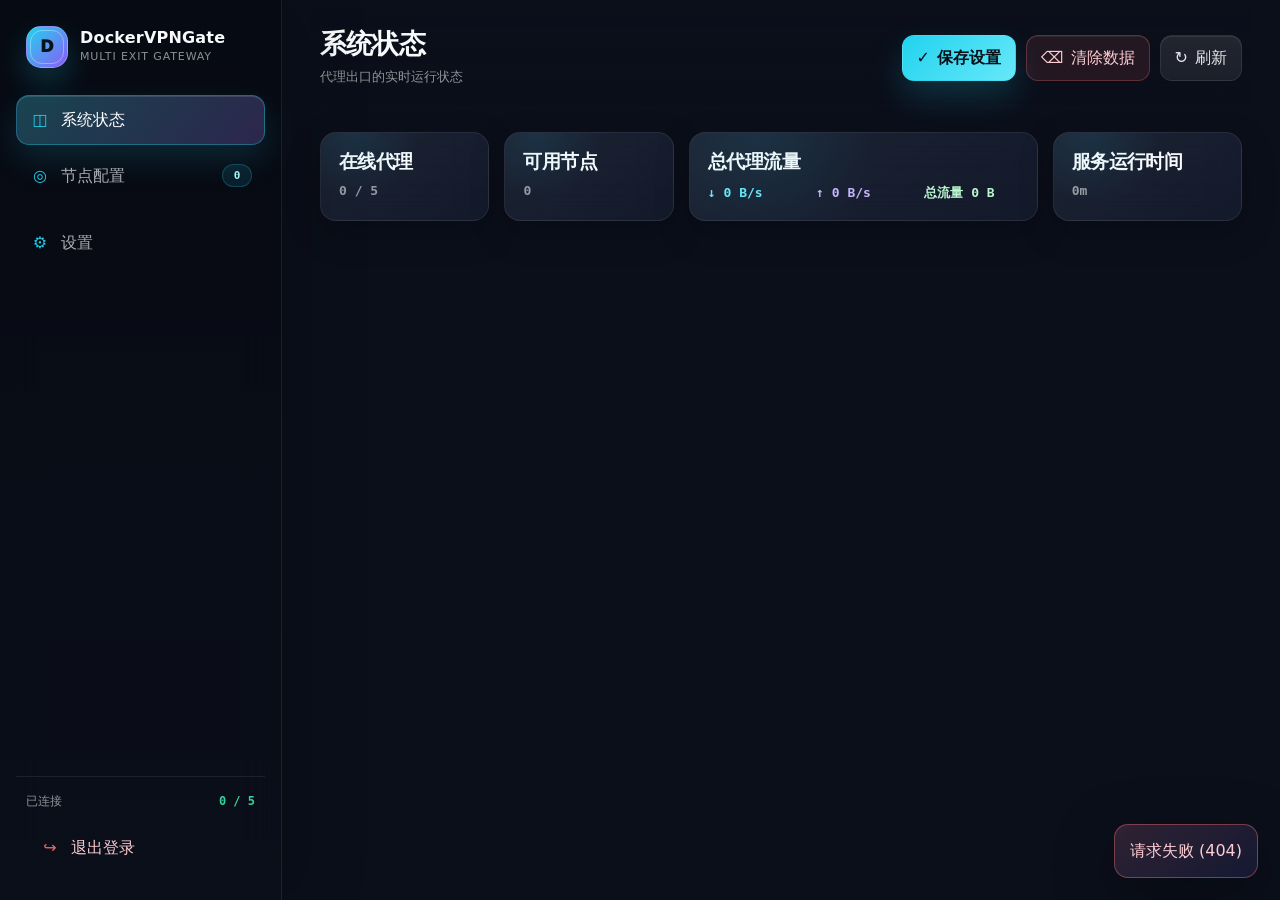
==== web/index.html @ be2da424 "init" ====
<!doctype html>
<html lang="zh-CN">
<head>
  <meta charset="utf-8">
  <meta name="viewport" content="width=device-width, initial-scale=1">
  <title>DockerVPNGate 多出口管理</title>
  <link rel="stylesheet" href="styles.css">
</head>
<body>
<div class="layout">
  <aside class="sidebar" id="sidebar">
    <div class="brand"><div class="brand-mark">D</div><div><strong>DockerVPNGate</strong><small>Multi Exit Gateway</small></div></div>
    <button class="nav-button active" data-screen="system"><span class="nav-icon">◫</span>系统状态</button>
    <button class="nav-button" data-screen="nodes"><span class="nav-icon">◎</span>节点配置<span class="nav-count" id="nav-node-count">0</span></button>
    <div class="subnav" id="slot-nav"></div>
    <button class="nav-button" data-screen="settings"><span class="nav-icon">⚙</span>设置</button>
    <div class="side-footer">
      <div class="side-health">已连接 <strong id="side-connected">0 / 5</strong></div>
      <button class="nav-button logout" id="logout"><span class="nav-icon">↪</span>退出登录</button>
    </div>
  </aside>

  <main class="content">
    <header class="topbar">
      <div style="display:flex;gap:12px;align-items:flex-start"><button class="btn mobile-menu" id="mobile-menu">☰</button><div><h1 id="page-title">系统状态</h1><p id="page-subtitle">代理出口的实时运行状态</p></div></div>
      <div class="top-actions"><button class="btn btn-primary settings-save-action" id="save-settings" type="button">保存设置</button><button class="btn btn-danger traffic-reset-action" id="reset-traffic" type="button">清除数据</button><button class="btn" id="reload">刷新</button></div>
    </header>

    <section class="screen active" id="screen-system">
      <div class="summary-grid">
        <div class="summary"><label>在线代理</label><strong id="sum-online">0 / 5</strong></div>
        <div class="summary"><label>可用节点</label><strong id="sum-nodes">0</strong></div>
        <div class="summary"><label>总代理流量</label><div class="traffic-bubbles"><span class="traffic-bubble down" id="sum-download-rate">↓ 0 B/s</span><span class="traffic-bubble up" id="sum-upload-rate">↑ 0 B/s</span><span class="traffic-bubble total" id="sum-traffic-total">总流量 0 B</span></div></div>
        <div class="summary"><label>服务运行时间</label><strong id="sum-uptime">0m</strong></div>
      </div>
      <div class="proxy-grid" id="proxy-grid"></div>
    </section>

    <section class="screen" id="screen-nodes">
      <div class="node-kpis">
        <div class="node-kpi"><span>缓存池节点</span><strong id="all-node-total">0 / 150</strong></div>
        <div class="node-kpi"><span>当前可用</span><strong id="all-node-available">0</strong></div>
        <div class="node-kpi"><span>覆盖国家/地区</span><strong id="all-node-countries">0</strong></div>
        <div class="node-kpi"><span>已分配代理</span><strong id="all-node-active">0 / 5</strong></div>
      </div>
      <div class="panel">
        <div class="panel-head">
          <div><h2>VPNGate 节点仓库</h2><div class="node-source" id="node-source-message">节点池节点列表</div></div>
          <div class="toolbar"><button class="btn" id="test-cache-nodes">连接测试</button><button class="btn btn-primary" id="refresh-all-nodes">更新节点</button></div>
        </div>
        <div class="panel-body" style="padding-bottom:12px">
          <div class="toolbar">
            <input class="input" id="all-node-search" placeholder="搜索国家、IP、节点 ID、运营商">
            <select class="input" id="all-node-country" style="width:170px"><option value="all">全部地区</option></select>
            <select class="input" id="all-node-type" style="width:150px"><option value="all">全部IP类型</option><option value="residential">住宅 / 移动</option><option value="hosting">数据中心</option></select>
            <select class="input" id="all-node-status" style="width:145px"><option value="all">全部状态</option><option value="available">可用</option><option value="queued">排队中</option><option value="testing">检测中</option><option value="unavailable">不可用</option></select>
            <span class="muted" id="all-node-result-count" style="margin-left:auto"></span>
          </div>
        </div>
        <div class="table-wrap">
          <table style="min-width:1180px">
            <thead><tr><th>国家/地区</th><th>节点地址</th><th>最近拉取</th><th>协议</th><th>IP 类型</th><th>官方 Ping</th><th>实测延迟</th><th>上次检测</th><th>会话</th><th>线路评分</th><th>运营商</th><th>状态 / 分配</th></tr></thead>
            <tbody id="all-node-body"></tbody>
          </table>
        </div>
      </div>
    </section>

    <section class="screen" id="screen-proxy">
      <div class="panel">
        <div class="panel-head"><h2 id="proxy-heading">代理 1 配置</h2><div class="toolbar"><button class="btn btn-sm" id="test-proxy">检测出口</button><button class="btn btn-danger btn-sm" id="disconnect-proxy">断开</button></div></div>
        <div class="panel-body">
          <div class="form-grid">
            <div class="field"><label>优先国家/地区</label><select class="input" id="preferred-country"><option value="">自动选择</option></select></div>
            <div class="field"><label>出口 IP 类型</label><select class="input" id="routing-ip-type"><option value="all">全部</option><option value="residential">住宅 / 移动</option><option value="hosting">数据中心</option></select></div>
            <div class="field"><label>节点失效策略</label><div class="mode-toggle"><label><input type="radio" name="switch-mode" value="auto" checked><span>自动切换</span></label><label><input type="radio" name="switch-mode" value="fixed"><span>固定选中</span></label></div></div>
            <div class="field"><label>自动保持连接</label><div class="switch-row"><input type="checkbox" id="slot-enabled" checked><span>启用此代理端口</span></div></div>
          </div>
          <div class="toolbar" style="margin-top:15px"><button class="btn btn-primary" id="save-slot">保存并应用</button><span class="muted" id="slot-hint"></span></div>
        </div>
      </div>
      <div class="panel">
        <div class="panel-head"><h2>节点列表</h2><div class="toolbar"><input class="input" id="node-search" placeholder="搜索国家、IP、运营商"><select class="input" id="node-country" style="width:170px"><option value="all">全部地区</option></select><select class="input" id="node-ip-type" style="width:155px"><option value="all">全部 IP 类型</option><option value="residential">住宅 / 移动</option><option value="hosting">数据中心</option></select><select class="input" id="node-status" style="width:145px"><option value="all">全部状态</option><option value="available">可用</option><option value="queued">排队中</option><option value="testing">检测中</option><option value="unavailable">不可用</option></select><button class="btn" id="refresh-nodes">更新节点</button></div></div>
        <div class="table-wrap"><table><thead><tr><th>地区</th><th>节点地址</th><th>IP 类型</th><th>延迟</th><th>上次检测</th><th>状态</th><th>占用</th><th>操作</th></tr></thead><tbody id="node-body"></tbody></table></div>
      </div>
    </section>

    <section class="screen" id="screen-settings">
      <div class="notice">Docker容器端口请通过修改Docker Compose启动文件实现</div>
      <div class="settings-grid">
        <div class="panel"><div class="panel-head"><h2>用户管理</h2></div><div class="panel-body">
          <div class="field"><label>用户名</label><input class="input" id="admin-username" autocomplete="username"></div>
          <div class="field" style="margin-top:14px"><label>原密码</label><input class="input" type="password" id="current-admin-password" autocomplete="current-password" placeholder="修改用户信息时必填"></div>
          <div class="field" style="margin-top:14px"><label>新密码</label><input class="input" type="password" id="admin-password" autocomplete="new-password" placeholder="留空保持不变"></div>
          <div class="field" style="margin-top:14px"><label>再次输入新密码</label><input class="input" type="password" id="admin-password-confirm" autocomplete="new-password" placeholder="留空保持不变"></div>
          <div class="field" style="margin-top:14px"><label>安全访问路径</label><input class="input mono" id="secret-path"></div>
          <div class="field-hint">修改用户名、新密码或安全路径前，需要输入原密码。</div>
        </div></div>
        <div class="panel"><div class="panel-head"><h2>共享代理认证</h2></div><div class="panel-body">
          <p class="muted" style="font-size:12px;margin-top:0">用户名和密码都留空则关闭认证。</p>
          <div class="field"><label>代理用户名</label><div class="input-row"><input class="input mono" type="password" id="proxy-username" autocomplete="off"><button class="icon-btn" type="button" data-toggle-secret="proxy-username" title="显示/隐藏">👁</button><button class="icon-btn" type="button" data-copy-secret="proxy-username" title="复制">⧉</button></div></div>
          <div class="field" style="margin-top:14px"><label>代理密码</label><div class="input-row"><input class="input mono" type="password" id="proxy-password" autocomplete="new-password"><button class="icon-btn" type="button" data-toggle-secret="proxy-password" title="显示/隐藏">👁</button><button class="icon-btn" type="button" data-copy-secret="proxy-password" title="复制">⧉</button></div><div class="field-hint">密码会从已保存配置中读取；清空用户名和密码后保存可关闭代理认证。</div></div>
        </div></div>
        <div class="panel"><div class="panel-head"><h2>节点缓存池</h2></div><div class="panel-body">
          <div class="field"><label>缓存池大小(不建议过大)</label><input class="input" type="number" min="5" max="1000" step="1" id="node-cache-size" value="150"></div>
          <div class="muted" id="node-cache-status" style="font-size:12px;margin-top:10px">当前占用 0 / 150</div>
        </div></div>
      </div>
    </section>
  </main>
</div>
<div class="toast" id="toast"></div>

<script src="app.js"></script>
</body>
</html>
---- web/styles.css ----
:root {
  color-scheme: dark;
  --bg: #0b0f1a;
  --bg-deep: #070a12;
  --panel: rgba(15, 23, 42, .72);
  --panel-strong: rgba(15, 23, 42, .9);
  --panel-soft: rgba(255, 255, 255, .045);
  --line: rgba(255, 255, 255, .08);
  --line-strong: rgba(255, 255, 255, .14);
  --text: #e5e7eb;
  --heading: #f8fafc;
  --muted: rgba(255, 255, 255, .55);
  --muted-2: rgba(255, 255, 255, .38);
  --primary: #22d3ee;
  --primary-2: #0891b2;
  --purple: #8b5cf6;
  --ok: #34d399;
  --warn: #fbbf24;
  --bad: #f87171;
  --sidebar: 282px;
  --radius: 16px;
  --shadow: 0 18px 60px rgba(0, 0, 0, .34);
  --shadow-soft: 0 12px 35px rgba(0, 0, 0, .22);
  --mono: "SFMono-Regular", "Cascadia Code", "Roboto Mono", Menlo, Consolas, ui-monospace, monospace;
  font-family: Inter, ui-sans-serif, system-ui, -apple-system, BlinkMacSystemFont, "Segoe UI", sans-serif;
  font-feature-settings: "tnum" 1, "ss01" 1;
}

* {
  box-sizing: border-box;
}

html {
  min-height: 100%;
  background: var(--bg);
}

body {
  margin: 0;
  min-height: 100vh;
  color: var(--text);
  background: var(--bg);
  line-height: 1.6;
  overflow-x: hidden;
}

body::before,
body::after {
  content: "";
  position: fixed;
  inset: 0;
  pointer-events: none;
}

body::before {
  z-index: -2;
  background:
    radial-gradient(circle at 12% 8%, rgba(34, 211, 238, .16), transparent 30%),
    radial-gradient(circle at 78% 12%, rgba(139, 92, 246, .18), transparent 34%),
    radial-gradient(circle at 72% 88%, rgba(52, 211, 153, .09), transparent 32%),
    linear-gradient(145deg, #070a12 0%, #0b0f1a 46%, #101626 100%);
}

body::after {
  z-index: -1;
  opacity: .32;
  background-image:
    linear-gradient(rgba(255, 255, 255, .035) 1px, transparent 1px),
    linear-gradient(90deg, rgba(255, 255, 255, .035) 1px, transparent 1px);
  background-size: 48px 48px;
  mask-image: radial-gradient(circle at 50% 8%, black 0%, transparent 72%);
}

::selection {
  color: #06111a;
  background: rgba(34, 211, 238, .82);
}

::-webkit-scrollbar {
  width: 10px;
  height: 10px;
}

::-webkit-scrollbar-track {
  background: rgba(255, 255, 255, .03);
}

::-webkit-scrollbar-thumb {
  border: 2px solid transparent;
  border-radius: 999px;
  background: rgba(148, 163, 184, .34);
  background-clip: padding-box;
}

::-webkit-scrollbar-thumb:hover {
  background: rgba(34, 211, 238, .48);
  background-clip: padding-box;
}

button,
input,
select {
  font: inherit;
}

button {
  cursor: pointer;
}

button,
.input,
.panel,
.summary,
.active-card,
.node-kpi,
.toast,
.notice {
  -webkit-font-smoothing: antialiased;
}

.layout {
  display: grid;
  grid-template-columns: var(--sidebar) minmax(0, 1fr);
  min-height: 100vh;
}

.sidebar {
  position: sticky;
  top: 0;
  z-index: 20;
  height: 100vh;
  display: flex;
  flex-direction: column;
  padding: 22px 16px;
  border-right: 1px solid var(--line);
  background: linear-gradient(180deg, rgba(7, 10, 18, .92), rgba(11, 15, 26, .78));
  backdrop-filter: blur(22px);
  box-shadow: 22px 0 60px rgba(0, 0, 0, .18);
}

.brand {
  display: flex;
  gap: 12px;
  align-items: center;
  padding: 4px 10px 24px;
}

.brand-mark {
  position: relative;
  width: 42px;
  height: 42px;
  display: grid;
  place-items: center;
  border: 1px solid rgba(255, 255, 255, .18);
  border-radius: 15px;
  color: #06111a;
  background: linear-gradient(135deg, var(--primary), var(--purple));
  font-weight: 950;
  box-shadow: 0 14px 30px rgba(34, 211, 238, .22);
}

.brand-mark::after {
  content: "";
  position: absolute;
  inset: 3px;
  border-radius: 12px;
  border: 1px solid rgba(255, 255, 255, .34);
}

.brand strong {
  display: block;
  color: var(--heading);
  letter-spacing: .2px;
  line-height: 1.25;
}

.brand small {
  display: block;
  color: var(--muted);
  font-size: 11px;
  letter-spacing: .08em;
  text-transform: uppercase;
}

.nav-button {
  width: 100%;
  min-height: 42px;
  display: flex;
  align-items: center;
  gap: 10px;
  margin: 3px 0;
  padding: 11px 12px;
  border: 1px solid transparent;
  border-radius: 13px;
  color: rgba(229, 231, 235, .74);
  background: transparent;
  text-align: left;
  transition: transform .18s ease, background .18s ease, border-color .18s ease, color .18s ease, box-shadow .18s ease;
}

.nav-button:hover {
  color: var(--heading);
  border-color: rgba(255, 255, 255, .1);
  background: rgba(255, 255, 255, .06);
  transform: translateY(-1px);
}

.nav-button.active {
  color: #fff;
  border-color: rgba(34, 211, 238, .34);
  background:
    linear-gradient(135deg, rgba(34, 211, 238, .23), rgba(139, 92, 246, .2)),
    rgba(255, 255, 255, .06);
  box-shadow: 0 14px 32px rgba(34, 211, 238, .14), inset 0 1px 0 rgba(255, 255, 255, .12);
}

.nav-icon {
  width: 22px;
  flex: 0 0 22px;
  display: inline-grid;
  place-items: center;
  color: var(--primary);
  text-align: center;
  opacity: .95;
}

.nav-count {
  min-width: 30px;
  margin-left: auto;
  padding: 2px 8px;
  border: 1px solid rgba(34, 211, 238, .22);
  border-radius: 999px;
  color: #a5f3fc;
  background: rgba(34, 211, 238, .1);
  font: 700 11px/1.6 var(--mono);
  text-align: center;
}

.subnav {
  margin: 5px 0 7px 15px;
  padding-left: 10px;
  border-left: 1px solid rgba(255, 255, 255, .08);
}

.subnav .nav-button {
  min-height: 38px;
  padding: 8px 10px;
  font-size: 13px;
}

.side-footer {
  margin-top: auto;
  padding: 15px 10px 2px;
  border-top: 1px solid var(--line);
}

.side-health {
  display: flex;
  align-items: center;
  justify-content: space-between;
  margin-bottom: 12px;
  color: var(--muted);
  font-size: 12px;
}

.side-health strong {
  color: var(--ok);
  font-family: var(--mono);
}

.logout {
  color: #fecdd3;
}

.content {
  width: 100%;
  max-width: 1600px;
  min-width: 0;
  margin: 0 auto;
  padding: 30px 38px 54px;
}

.topbar {
  position: sticky;
  top: 0;
  z-index: 10;
  display: flex;
  align-items: center;
  justify-content: space-between;
  gap: 18px;
  margin: -30px -10px 26px;
  padding: 28px 10px 18px;
  background: linear-gradient(180deg, rgba(11, 15, 26, .92), rgba(11, 15, 26, .78) 70%, transparent);
  backdrop-filter: blur(16px);
}

.topbar h1 {
  margin: 0;
  color: var(--heading);
  font-size: clamp(22px, 2.1vw, 30px);
  line-height: 1.18;
  letter-spacing: -.03em;
}

.topbar p {
  max-width: 760px;
  margin: 7px 0 0;
  color: var(--muted);
  font-size: 13px;
}

.top-actions,
.toolbar {
  display: flex;
  flex-wrap: wrap;
  align-items: center;
  gap: 10px;
}

.settings-save-action,
.traffic-reset-action {
  display: none;
}

.settings-save-action.visible,
.traffic-reset-action.visible {
  display: inline-flex;
  align-items: center;
}

.btn {
  position: relative;
  min-height: 40px;
  display: inline-flex;
  align-items: center;
  justify-content: center;
  gap: 7px;
  padding: 9px 14px;
  border: 1px solid var(--line);
  border-radius: 12px;
  color: var(--text);
  background:
    linear-gradient(180deg, rgba(255, 255, 255, .07), rgba(255, 255, 255, .035)),
    rgba(255, 255, 255, .035);
  box-shadow: inset 0 1px 0 rgba(255, 255, 255, .08);
  transition: transform .18s ease, border-color .18s ease, background .18s ease, box-shadow .18s ease, color .18s ease;
}

.btn:hover {
  border-color: rgba(34, 211, 238, .42);
  background: rgba(34, 211, 238, .09);
  box-shadow: 0 12px 30px rgba(34, 211, 238, .09), inset 0 1px 0 rgba(255, 255, 255, .12);
  transform: translateY(-1px);
}

.btn:active {
  transform: translateY(0) scale(.985);
}

.btn:disabled {
  cursor: not-allowed;
  opacity: .52;
  transform: none;
  box-shadow: none;
}

.btn-primary {
  border-color: rgba(34, 211, 238, .18);
  color: #06111a;
  background: linear-gradient(135deg, var(--primary), #67e8f9);
  box-shadow: 0 16px 34px rgba(34, 211, 238, .18);
  font-weight: 800;
}

.btn-primary:hover {
  color: #020617;
  border-color: rgba(103, 232, 249, .56);
  background: linear-gradient(135deg, #67e8f9, var(--primary));
}

.btn-danger {
  color: #fecdd3;
  border-color: rgba(248, 113, 113, .28);
  background: rgba(248, 113, 113, .1);
}

.btn-danger:hover {
  border-color: rgba(248, 113, 113, .48);
  background: rgba(248, 113, 113, .16);
  box-shadow: 0 12px 30px rgba(248, 113, 113, .1);
}

.btn-sm {
  min-height: 34px;
  padding: 6px 10px;
  border-radius: 10px;
  font-size: 12px;
}

#reload::before { content: "↻"; }
#save-settings::before { content: "✓"; }
#reset-traffic::before { content: "⌫"; }
#refresh-all-nodes::before,
#refresh-nodes::before { content: "↯"; }
#test-cache-nodes::before,
#test-proxy::before { content: "◎"; }
#disconnect-proxy::before { content: "⏻"; }
#save-slot::before { content: "✓"; }
#logout .nav-icon { color: var(--bad); }

.screen {
  display: none;
}

.screen.active {
  display: block;
  animation: appear .22s ease both;
}

@keyframes appear {
  from {
    opacity: 0;
    transform: translateY(8px);
  }
}

.summary-grid {
  display: grid;
  grid-template-columns: minmax(0, .85fr) minmax(0, .85fr) minmax(280px, 1.75fr) minmax(0, .95fr);
  gap: 15px;
  margin-bottom: 18px;
}

.summary,
.panel,
.node-kpi,
.active-card,
.notice {
  border: 1px solid var(--line);
  background:
    linear-gradient(145deg, rgba(255, 255, 255, .07), rgba(255, 255, 255, .025)),
    var(--panel);
  backdrop-filter: blur(22px);
  box-shadow: var(--shadow-soft);
}

.summary {
  position: relative;
  overflow: hidden;
  padding: 18px;
  border-radius: var(--radius);
}

.summary::before,
.node-kpi::before {
  content: "";
  position: absolute;
  inset: 0;
  opacity: .62;
  background: radial-gradient(circle at 20% 0%, rgba(34, 211, 238, .14), transparent 42%);
  pointer-events: none;
}

.summary label,
.node-kpi span,
.traffic-label,
.field label {
  display: block;
  color: var(--muted);
  font-size: 11px;
  font-weight: 750;
  letter-spacing: .07em;
  text-transform: uppercase;
}

.summary strong,
.node-kpi strong {
  position: relative;
  display: block;
  margin-top: 7px;
  color: var(--heading);
  font: 850 25px/1.15 var(--mono);
  letter-spacing: -.03em;
  font-variant-numeric: tabular-nums;
}

.summary label {
  color: var(--heading);
  font-size: clamp(19px, 1.45vw, 25px);
  font-weight: 850;
  letter-spacing: -.03em;
  line-height: 1.15;
  text-transform: none;
}

.summary strong {
  margin-top: 10px;
  color: var(--muted);
  font: 800 13px/1.35 var(--mono);
  letter-spacing: 0;
}

.traffic-bubbles {
  position: relative;
  display: grid;
  grid-template-columns: repeat(3, minmax(0, 1fr));
  gap: 14px;
  margin-top: 12px;
}

.traffic-bubble {
  min-width: 0;
  display: flex;
  align-items: center;
  gap: 6px;
  padding: 0;
  border: 0;
  border-radius: 0;
  background: transparent;
  color: var(--text);
  font: 800 13px/1.35 var(--mono);
  font-variant-numeric: tabular-nums;
  white-space: nowrap;
}

.traffic-bubble.down {
  color: #67e8f9;
}

.traffic-bubble.up {
  color: #c4b5fd;
}

.traffic-bubble.total {
  color: #bbf7d0;
}

.proxy-grid {
  display: grid;
  grid-template-columns: minmax(0, 1fr);
  gap: 16px;
}

.active-card {
  position: relative;
  width: 100%;
  display: flex;
  align-items: center;
  justify-content: space-between;
  gap: 24px;
  overflow: hidden;
  padding: 23px;
  border-radius: 18px;
  transition: transform .2s ease, border-color .2s ease, box-shadow .2s ease, background .2s ease;
}

.active-card::before {
  content: "";
  position: absolute;
  inset: 0;
  opacity: .74;
  background:
    radial-gradient(circle at 4% 20%, rgba(34, 211, 238, .14), transparent 28%),
    radial-gradient(circle at 88% 0%, rgba(139, 92, 246, .12), transparent 34%);
  pointer-events: none;
}

.active-card:hover {
  border-color: rgba(34, 211, 238, .24);
  box-shadow: var(--shadow);
  transform: translateY(-2px);
}

.active-card.connected {
  border-color: rgba(52, 211, 153, .22);
}

.active-card.connecting {
  border-color: rgba(251, 191, 36, .32);
}

.active-card.degraded,
.active-card.disconnected {
  border-color: rgba(248, 113, 113, .24);
}

.active-card.disabled {
  opacity: .82;
}

.active-card-info,
.active-card-actions {
  position: relative;
  z-index: 1;
}

.active-card-info {
  min-width: 0;
  flex: 1 1 auto;
  display: flex;
  align-items: center;
  gap: 18px;
}

.active-card-icon {
  width: 50px;
  height: 50px;
  flex: 0 0 50px;
  display: grid;
  place-items: center;
  border: 1px solid rgba(52, 211, 153, .28);
  border-radius: 16px;
  color: var(--ok);
  background: rgba(52, 211, 153, .11);
  box-shadow: inset 0 1px 0 rgba(255, 255, 255, .1);
}

.active-card-icon svg {
  width: 25px;
  height: 25px;
}

.connecting .active-card-icon {
  color: var(--warn);
  border-color: rgba(251, 191, 36, .3);
  background: rgba(251, 191, 36, .12);
}

.degraded .active-card-icon,
.disconnected .active-card-icon {
  color: var(--bad);
  border-color: rgba(248, 113, 113, .28);
  background: rgba(248, 113, 113, .1);
}

.disabled .active-card-icon {
  color: var(--muted);
  border-color: var(--line);
  background: rgba(148, 163, 184, .08);
}

.active-card-details {
  min-width: 0;
  width: 100%;
  display: flex;
  flex-direction: column;
  gap: 8px;
}

.active-card-title {
  display: flex;
  flex-wrap: wrap;
  align-items: center;
  gap: 8px;
  color: #c4b5fd;
  font-size: 13px;
  font-weight: 800;
  letter-spacing: .02em;
}

.active-card-value {
  max-width: 100%;
  color: var(--heading);
  font-size: clamp(18px, 1.6vw, 23px);
  font-weight: 850;
  letter-spacing: -.02em;
  overflow-wrap: anywhere;
}

.active-card-meta {
  display: grid;
  grid-template-columns:
    minmax(190px, 1.25fr)
    minmax(190px, 1.2fr)
    minmax(115px, .65fr)
    minmax(120px, .7fr)
    minmax(125px, .72fr);
  gap: 8px 22px;
  color: var(--muted);
  font-size: 13px;
}

.active-card-meta span {
  min-width: 0;
  overflow: hidden;
  overflow-y: hidden;
  text-overflow: clip;
  white-space: nowrap;
}

.active-card.connecting .active-card-meta,
.active-card.disconnected .active-card-meta,
.active-card.disabled .active-card-meta {
  display: block;
}

.active-card-meta strong {
  color: var(--text);
  font-weight: 700;
}

.metric {
  min-width: 0;
  display: inline-flex;
  align-items: center;
  flex-wrap: nowrap;
  gap: 6px;
  line-height: 1.35;
}

.active-card-meta .metric {
  display: grid;
  grid-template-columns: 66px minmax(0, 1fr);
  align-items: center;
  column-gap: 6px;
}

.active-card-meta .metric em {
  width: 66px;
  text-align: right;
}

.active-card-meta .metric strong {
  display: flex;
  align-items: center;
}

.metric em {
  flex: 0 0 auto;
  color: var(--muted);
  font-style: normal;
  font-weight: 750;
  line-height: inherit;
}

.metric strong {
  min-width: 0;
  flex: 0 1 auto;
  line-height: inherit;
}

.metric-location,
.metric-owner {
  width: 100%;
}

.metric-speed,
.metric-today,
.metric-latency {
  overflow: hidden;
  white-space: nowrap;
}

.metric-location strong,
.metric-owner strong {
  flex: 1 1 auto;
}

.metric-speed strong,
.metric-today strong {
  flex: 0 0 auto;
}

.marquee {
  position: relative;
  min-width: 0;
  max-width: 100%;
  width: 100%;
  display: inline-block;
  overflow: hidden;
  vertical-align: middle;
  line-height: inherit;
}

.marquee::before,
.marquee::after {
  content: "";
  position: absolute;
  top: 0;
  bottom: 0;
  z-index: 1;
  width: 18px;
  pointer-events: none;
  opacity: 0;
  transition: opacity .18s ease;
}

.marquee::before {
  left: 0;
  background: linear-gradient(90deg, rgba(15, 23, 42, .85), transparent);
}

.marquee::after {
  right: 0;
  background: linear-gradient(270deg, rgba(15, 23, 42, .85), transparent);
}

.marquee-active::before,
.marquee-active::after {
  opacity: 1;
}

.marquee-track {
  display: inline-block;
  min-width: max-content;
  padding-right: 24px;
  transform: translateX(0);
  will-change: transform;
}

.marquee-active .marquee-track {
  animation: marquee-pan var(--marquee-duration, 9s) ease-in-out infinite alternate;
}

.marquee:hover .marquee-track {
  animation-play-state: paused;
}

@keyframes marquee-pan {
  from {
    transform: translateX(0);
  }
  to {
    transform: translateX(var(--marquee-shift, -40px));
  }
}

.active-card-actions {
  flex: 0 0 auto;
  display: flex;
  align-items: center;
  gap: 10px;
}

.protocol-list {
  display: flex;
  flex-wrap: wrap;
  gap: 6px;
}

.protocol-tag {
  padding: 4px 8px;
  border: 1px solid rgba(34, 211, 238, .18);
  border-radius: 8px;
  color: #a5f3fc;
  background: rgba(34, 211, 238, .08);
  font: 800 10px/1.35 var(--mono);
  letter-spacing: .04em;
}

.slot-note {
  width: 100%;
  padding-top: 3px;
  color: var(--muted);
  font-size: 12px;
}

.slot-note.fallback,
.fallback {
  color: var(--warn);
}

.active-card-line {
  width: 100%;
  display: grid;
  align-items: center;
  gap: 8px 24px;
  color: var(--muted);
  font-size: 13px;
  line-height: 1.35;
}

.active-card-line-traffic {
  grid-template-columns: minmax(110px, .75fr) minmax(280px, 1.25fr) minmax(270px, 1.15fr);
  margin-top: 6px;
  padding-top: 8px;
  border-top: 1px solid var(--line);
}

.traffic-stat {
  min-width: 0;
  padding: 0;
  border: 0;
  border-radius: 0;
  background: transparent;
}

.traffic-stat.live {
  border: 0;
  background: transparent;
}

.traffic-label {
  margin-bottom: 5px;
}

.traffic-value {
  display: inline;
  color: var(--heading);
  font: 750 13px/1.35 var(--mono);
  font-variant-numeric: tabular-nums;
  white-space: nowrap;
}

.traffic-rates {
  display: inline-flex;
  flex-wrap: nowrap;
  gap: 10px;
  align-items: center;
  color: var(--heading);
  font: 750 13px/1.35 var(--mono);
  font-variant-numeric: tabular-nums;
}

.traffic-down {
  color: #67e8f9;
}

.traffic-up {
  color: #c4b5fd;
}

.traffic-split {
  display: inline;
  margin-left: 8px;
  color: var(--muted);
  font: 750 13px/1.35 var(--mono);
  white-space: nowrap;
}

.badge {
  display: inline-flex;
  align-items: center;
  gap: 6px;
  padding: 5px 10px;
  border: 1px solid currentColor;
  border-radius: 999px;
  font-size: 11px;
  font-weight: 850;
  line-height: 1;
}

.badge.connected {
  color: #a7f3d0;
  background: rgba(52, 211, 153, .12);
  border-color: rgba(52, 211, 153, .24);
}

.badge.connecting {
  color: #fde68a;
  background: rgba(251, 191, 36, .13);
  border-color: rgba(251, 191, 36, .28);
}

.badge.degraded,
.badge.disconnected {
  color: #fecdd3;
  background: rgba(248, 113, 113, .12);
  border-color: rgba(248, 113, 113, .24);
}

.badge.disabled {
  color: #cbd5e1;
  background: rgba(148, 163, 184, .1);
  border-color: rgba(148, 163, 184, .2);
}

.badge-pulse {
  width: 6px;
  height: 6px;
  border-radius: 50%;
  background: currentColor;
  animation: pulse 1.7s ease-in-out infinite;
}

.spin {
  animation: spin 1.2s linear infinite;
}

@keyframes pulse {
  50% {
    opacity: .35;
    transform: scale(.72);
  }
}

@keyframes spin {
  to {
    transform: rotate(360deg);
  }
}

.latency-good {
  color: var(--ok) !important;
}

.latency-medium {
  color: var(--warn) !important;
}

.latency-poor {
  color: var(--bad) !important;
}

.panel {
  overflow: hidden;
  margin-bottom: 18px;
  border-radius: 18px;
}

.panel-head {
  display: flex;
  align-items: center;
  justify-content: space-between;
  gap: 14px;
  padding: 18px 20px;
  border-bottom: 1px solid var(--line);
  background: linear-gradient(180deg, rgba(255, 255, 255, .055), transparent);
}

.panel-head h2 {
  margin: 0;
  color: var(--heading);
  font-size: 16px;
  font-weight: 850;
  letter-spacing: -.01em;
}

.panel-body {
  padding: 20px;
}

.form-grid {
  display: grid;
  grid-template-columns: repeat(4, minmax(0, 1fr));
  align-items: end;
  gap: 14px;
}

.field label {
  margin-bottom: 7px;
}

.input {
  width: 100%;
  height: 42px;
  min-width: 0;
  padding: 10px 12px;
  border: 1px solid var(--line);
  border-radius: 12px;
  color: var(--text);
  background: rgba(2, 6, 23, .52);
  outline: none;
  transition: border-color .18s ease, box-shadow .18s ease, background .18s ease;
}

.input::placeholder {
  color: var(--muted-2);
}

.input:focus {
  border-color: rgba(34, 211, 238, .58);
  background: rgba(2, 6, 23, .68);
  box-shadow: 0 0 0 4px rgba(34, 211, 238, .1);
}

select.input {
  padding-right: 34px;
  background-image:
    linear-gradient(45deg, transparent 50%, rgba(229, 231, 235, .7) 50%),
    linear-gradient(135deg, rgba(229, 231, 235, .7) 50%, transparent 50%);
  background-position:
    calc(100% - 18px) 18px,
    calc(100% - 12px) 18px;
  background-size: 6px 6px, 6px 6px;
  background-repeat: no-repeat;
  appearance: none;
}

select option {
  color: var(--text);
  background: #111827;
}

.input-row {
  display: flex;
  align-items: stretch;
  gap: 8px;
}

.input-row .input {
  min-width: 0;
}

.icon-btn {
  width: 42px;
  flex: 0 0 42px;
  display: grid;
  place-items: center;
  border: 1px solid var(--line);
  border-radius: 12px;
  color: var(--text);
  background: rgba(255, 255, 255, .045);
  transition: transform .18s ease, border-color .18s ease, background .18s ease;
}

.icon-btn:hover {
  border-color: rgba(34, 211, 238, .42);
  background: rgba(34, 211, 238, .1);
  transform: translateY(-1px);
}

.field-hint {
  margin-top: 8px;
  color: var(--muted);
  font-size: 11px;
  line-height: 1.6;
}

.switch-row {
  height: 42px;
  display: flex;
  align-items: center;
  gap: 10px;
  color: var(--text);
}

.switch-row input {
  position: relative;
  width: 44px;
  height: 24px;
  flex: 0 0 44px;
  margin: 0;
  border: 1px solid var(--line-strong);
  border-radius: 999px;
  background: rgba(255, 255, 255, .08);
  appearance: none;
  transition: background .2s ease, border-color .2s ease;
}

.switch-row input::before {
  content: "";
  position: absolute;
  top: 3px;
  left: 3px;
  width: 16px;
  height: 16px;
  border-radius: 50%;
  background: rgba(255, 255, 255, .72);
  box-shadow: 0 4px 10px rgba(0, 0, 0, .35);
  transition: transform .2s ease, background .2s ease;
}

.switch-row input:checked {
  border-color: rgba(52, 211, 153, .42);
  background: rgba(52, 211, 153, .22);
}

.switch-row input:checked::before {
  background: var(--ok);
  transform: translateX(20px);
}

.mode-toggle {
  height: 42px;
  display: grid;
  grid-template-columns: 1fr 1fr;
  align-items: center;
  gap: 6px;
  padding: 4px;
  border: 1px solid var(--line);
  border-radius: 12px;
  background: rgba(2, 6, 23, .48);
}

.mode-toggle > label {
  position: relative;
  display: flex;
  align-items: center;
  height: 32px;
  margin: 0;
  cursor: pointer;
}

.mode-toggle input {
  position: absolute;
  opacity: 0;
  pointer-events: none;
}

.mode-toggle span {
  width: 100%;
  height: 32px;
  display: grid;
  place-items: center;
  border-radius: 9px;
  color: var(--muted);
  font-size: 12px;
  font-weight: 850;
  transition: color .18s ease, background .18s ease, box-shadow .18s ease;
}

.mode-toggle input:checked + span {
  color: #06111a;
  background: linear-gradient(135deg, var(--primary), #67e8f9);
  box-shadow: 0 10px 24px rgba(34, 211, 238, .16);
}

.toolbar .input {
  width: 230px;
}

.table-wrap {
  max-height: calc(100vh - 330px);
  min-height: 280px;
  overflow: auto;
}

table {
  width: max-content;
  min-width: 100%;
  table-layout: auto;
  border-collapse: separate;
  border-spacing: 0;
}

th {
  position: sticky;
  top: 0;
  z-index: 2;
  padding: 13px 14px;
  border-bottom: 1px solid var(--line);
  color: rgba(255, 255, 255, .48);
  background: rgba(11, 15, 26, .96);
  backdrop-filter: blur(18px);
  resize: horizontal;
  overflow: hidden;
  min-width: 76px;
  max-width: 560px;
  white-space: nowrap;
  cursor: col-resize;
  font-size: 11px;
  font-weight: 850;
  letter-spacing: .07em;
  text-align: left;
  text-transform: uppercase;
}

th:hover {
  color: rgba(255, 255, 255, .72);
  background: rgba(15, 23, 42, .98);
}

td {
  max-width: none;
  padding: 12px 14px;
  border-bottom: 1px solid rgba(255, 255, 255, .055);
  color: rgba(229, 231, 235, .86);
  font-size: 13px;
  vertical-align: top;
  white-space: nowrap;
}

td strong {
  color: var(--heading);
}

td .muted,
td .mono {
  max-width: 380px;
  display: block;
  overflow: hidden;
  text-overflow: clip;
  white-space: nowrap;
}

td .marquee {
  width: 100%;
  max-width: 100%;
}

#screen-nodes table th:nth-child(1),
#screen-nodes table td:nth-child(1) {
  min-width: 150px;
}

#screen-nodes table th:nth-child(2),
#screen-nodes table td:nth-child(2) {
  min-width: 285px;
}

#screen-nodes table th:nth-child(3),
#screen-nodes table td:nth-child(3) {
  min-width: 150px;
}

#screen-nodes table th:nth-child(5),
#screen-nodes table td:nth-child(5),
#screen-nodes table th:nth-child(8),
#screen-nodes table td:nth-child(8),
#screen-nodes table th:nth-child(11),
#screen-nodes table td:nth-child(11) {
  min-width: 170px;
}

#screen-proxy table th:nth-child(1),
#screen-proxy table td:nth-child(1) {
  min-width: 145px;
}

#screen-proxy table th:nth-child(2),
#screen-proxy table td:nth-child(2) {
  min-width: 230px;
}

#screen-proxy table th:nth-child(5),
#screen-proxy table td:nth-child(5) {
  min-width: 165px;
}

#screen-proxy table th:nth-child(8),
#screen-proxy table td:nth-child(8) {
  min-width: 150px;
}

tbody tr {
  transition: background .16s ease, transform .16s ease;
}

tbody tr:nth-child(even) {
  background: rgba(255, 255, 255, .018);
}

tbody tr:hover {
  background: rgba(34, 211, 238, .06);
}

.node-kpis {
  display: grid;
  grid-template-columns: repeat(4, minmax(0, 1fr));
  gap: 12px;
  margin-bottom: 16px;
}

.node-kpi {
  position: relative;
  overflow: hidden;
  padding: 15px 16px;
  border-radius: 15px;
}

.node-kpi strong {
  font-size: 21px;
}

.node-source {
  display: flex;
  align-items: center;
  gap: 9px;
  color: var(--muted);
  font-size: 12px;
  line-height: 1.5;
}

.node-source::before {
  content: "";
  width: 8px;
  height: 8px;
  flex: 0 0 8px;
  border-radius: 50%;
  background: var(--ok);
  box-shadow: 0 0 0 5px rgba(52, 211, 153, .1);
}

.mono {
  font-family: var(--mono);
  font-variant-numeric: tabular-nums;
}

.muted {
  color: var(--muted);
}

.dot {
  display: inline-block;
  width: 8px;
  height: 8px;
  margin-right: 7px;
  border-radius: 50%;
  background: var(--muted-2);
  box-shadow: 0 0 0 4px rgba(255, 255, 255, .04);
}

.dot.available {
  background: var(--ok);
  box-shadow: 0 0 0 4px rgba(52, 211, 153, .1);
}

.dot.unavailable {
  background: var(--bad);
  box-shadow: 0 0 0 4px rgba(248, 113, 113, .1);
}

.dot.testing {
  background: var(--warn);
  box-shadow: 0 0 0 4px rgba(251, 191, 36, .1);
}

.dot.queued {
  background: var(--primary);
  box-shadow: 0 0 0 4px rgba(34, 211, 238, .1);
}

.settings-grid {
  display: grid;
  grid-template-columns: minmax(0, 1fr);
  gap: 16px;
}

.notice {
  margin-bottom: 16px;
  padding: 13px 15px;
  border-color: rgba(251, 191, 36, .22);
  border-radius: 14px;
  color: #fde68a;
  background:
    linear-gradient(135deg, rgba(251, 191, 36, .1), rgba(255, 255, 255, .035)),
    rgba(15, 23, 42, .72);
  font-size: 12px;
  line-height: 1.7;
}

.empty {
  padding: 42px 24px;
  color: var(--muted);
  text-align: center;
}

.toast {
  position: fixed;
  right: 22px;
  bottom: 22px;
  z-index: 50;
  max-width: min(420px, calc(100vw - 28px));
  padding: 13px 15px;
  border: 1px solid rgba(34, 211, 238, .2);
  border-radius: 14px;
  color: var(--heading);
  background:
    linear-gradient(145deg, rgba(34, 211, 238, .1), rgba(139, 92, 246, .08)),
    rgba(15, 23, 42, .94);
  box-shadow: var(--shadow);
  backdrop-filter: blur(18px);
  opacity: 0;
  transform: translateY(90px);
  transition: transform .22s ease, opacity .22s ease;
}

.toast.show {
  opacity: 1;
  transform: translateY(0);
}

.toast.error {
  color: #fecdd3;
  border-color: rgba(248, 113, 113, .42);
  background:
    linear-gradient(145deg, rgba(248, 113, 113, .14), rgba(139, 92, 246, .05)),
    rgba(15, 23, 42, .94);
}

.mobile-menu {
  display: none;
  width: 42px;
  padding: 0;
}

@media (max-width: 1280px) {
  .active-card {
    align-items: stretch;
    flex-direction: column;
  }

  .active-card-actions {
    justify-content: flex-end;
  }

  .active-card-line-traffic {
    width: 100%;
  }

  .active-card-meta {
    grid-template-columns: repeat(3, minmax(150px, 1fr));
  }

  .active-card-line-traffic {
    grid-template-columns: minmax(105px, .7fr) minmax(260px, 1.25fr) minmax(250px, 1.1fr);
  }
}

@media (max-width: 1050px) {
  .content {
    padding: 26px 24px 46px;
  }

  .summary-grid,
  .node-kpis {
    grid-template-columns: repeat(2, minmax(0, 1fr));
  }

  .form-grid {
    grid-template-columns: repeat(2, minmax(0, 1fr));
  }
}

@media (max-width: 760px) {
  .layout {
    grid-template-columns: 1fr;
  }

  .sidebar {
    position: fixed;
    left: -302px;
    width: var(--sidebar);
    transition: left .22s ease;
  }

  .sidebar.open {
    left: 0;
  }

  .content {
    padding: 20px 14px 40px;
  }

  .topbar {
    align-items: flex-start;
    margin: -20px -4px 18px;
    padding: 18px 4px 14px;
  }

  .top-actions {
    justify-content: flex-end;
  }

  .mobile-menu {
    display: inline-flex;
  }

  .summary-grid,
  .settings-grid,
  .form-grid,
  .node-kpis {
    grid-template-columns: 1fr;
  }

  .panel-head {
    align-items: flex-start;
    flex-direction: column;
  }

  .toolbar,
  .top-actions {
    width: 100%;
  }

  .toolbar .input,
  .toolbar select.input {
    width: 100% !important;
  }

  .btn {
    min-width: 0;
  }

  .active-card {
    gap: 18px;
    padding: 19px;
  }

  .active-card-info {
    align-items: flex-start;
  }

  .active-card-actions {
    align-items: stretch;
    flex-direction: column;
  }

  .active-card-actions .btn {
    width: 100%;
  }

  .active-card-line-traffic {
    grid-template-columns: 1fr;
  }

  .active-card-meta {
    grid-template-columns: 1fr;
  }

  .table-wrap {
    max-height: 70vh;
  }
}

@media (prefers-reduced-motion: reduce) {
  *,
  *::before,
  *::after {
    scroll-behavior: auto !important;
    animation-duration: .001ms !important;
    animation-iteration-count: 1 !important;
    transition-duration: .001ms !important;
  }
}
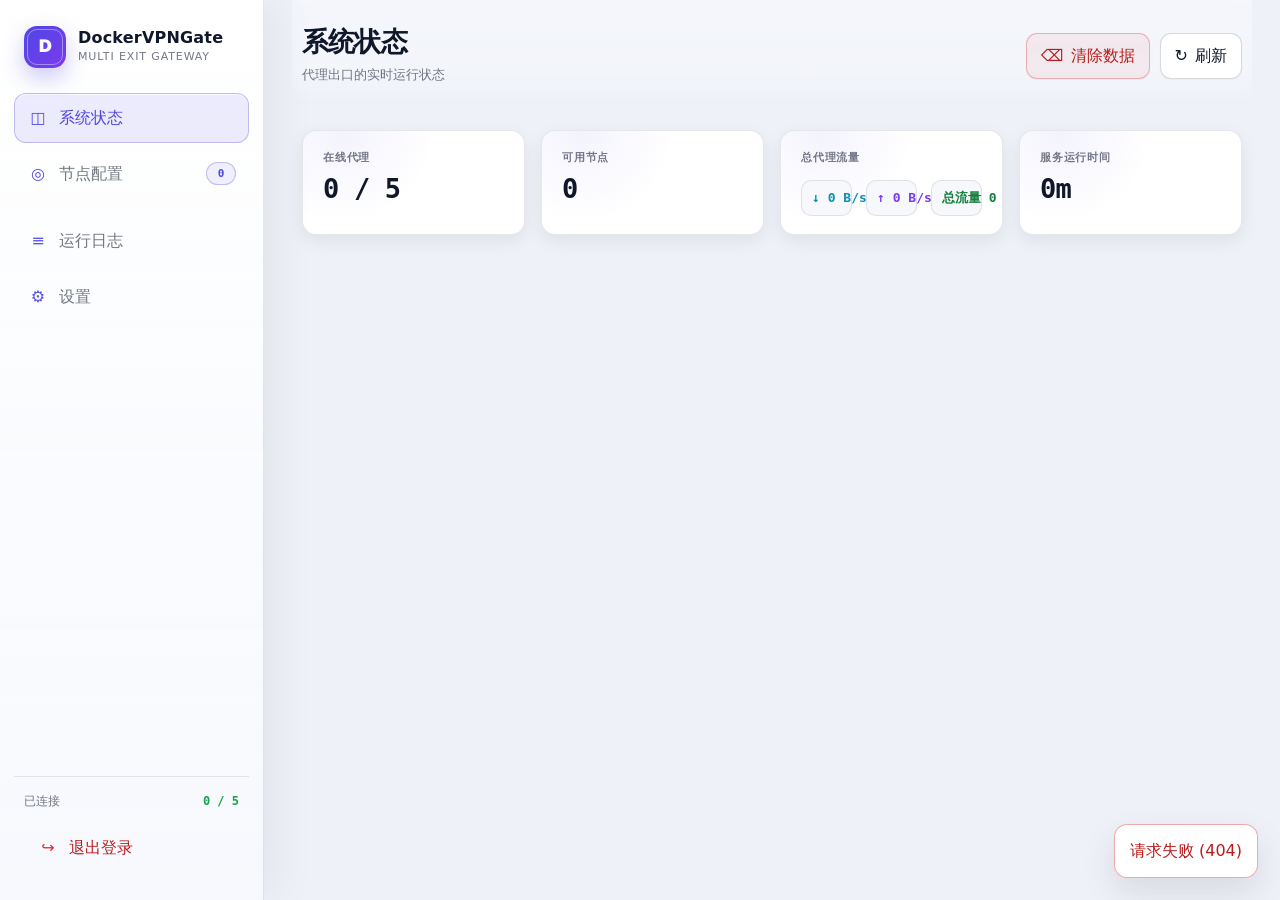
==== commit 504669c1: "修改节点保留逻辑" ====
--- a/web/index.html
+++ b/web/index.html
@@ -13,6 +13,7 @@
     <button class="nav-button active" data-screen="system"><span class="nav-icon">◫</span>系统状态</button>
     <button class="nav-button" data-screen="nodes"><span class="nav-icon">◎</span>节点配置<span class="nav-count" id="nav-node-count">0</span></button>
     <div class="subnav" id="slot-nav"></div>
+    <button class="nav-button" data-screen="logs"><span class="nav-icon">≡</span>运行日志</button>
     <button class="nav-button" data-screen="settings"><span class="nav-icon">⚙</span>设置</button>
     <div class="side-footer">
       <div class="side-health">已连接 <strong id="side-connected">0 / 5</strong></div>
@@ -38,10 +39,19 @@
 
     <section class="screen" id="screen-nodes">
       <div class="node-kpis">
-        <div class="node-kpi"><span>缓存池节点</span><strong id="all-node-total">0 / 150</strong></div>
+        <div class="node-kpi"><span>缓存池节点</span><strong id="all-node-total">0 / 0</strong></div>
         <div class="node-kpi"><span>当前可用</span><strong id="all-node-available">0</strong></div>
         <div class="node-kpi"><span>覆盖国家/地区</span><strong id="all-node-countries">0</strong></div>
         <div class="node-kpi"><span>已分配代理</span><strong id="all-node-active">0 / 5</strong></div>
+      </div>
+      <div class="region-overview panel">
+        <div class="region-overview-head">
+          <div><h2>节点池地区分布</h2><div class="muted">按国家/地区汇总当前节点池的可用情况</div></div>
+          <span class="muted" id="region-overview-summary">0 个地区</span>
+        </div>
+        <div class="region-grid" id="region-overview-grid">
+          <div class="region-empty">节点池中暂无地区数据</div>
+        </div>
       </div>
       <div class="panel">
         <div class="panel-head">
@@ -58,7 +68,7 @@
           </div>
         </div>
         <div class="table-wrap">
-          <table style="min-width:1180px">
+          <table class="resizable-table">
             <thead><tr><th>国家/地区</th><th>节点地址</th><th>最近拉取</th><th>协议</th><th>IP 类型</th><th>官方 Ping</th><th>实测延迟</th><th>上次检测</th><th>会话</th><th>线路评分</th><th>运营商</th><th>状态 / 分配</th></tr></thead>
             <tbody id="all-node-body"></tbody>
           </table>
@@ -80,8 +90,23 @@
         </div>
       </div>
       <div class="panel">
-        <div class="panel-head"><h2>节点列表</h2><div class="toolbar"><input class="input" id="node-search" placeholder="搜索国家、IP、运营商"><select class="input" id="node-country" style="width:170px"><option value="all">全部地区</option></select><select class="input" id="node-ip-type" style="width:155px"><option value="all">全部 IP 类型</option><option value="residential">住宅 / 移动</option><option value="hosting">数据中心</option></select><select class="input" id="node-status" style="width:145px"><option value="all">全部状态</option><option value="available">可用</option><option value="queued">排队中</option><option value="testing">检测中</option><option value="unavailable">不可用</option></select><button class="btn" id="refresh-nodes">更新节点</button></div></div>
-        <div class="table-wrap"><table><thead><tr><th>地区</th><th>节点地址</th><th>IP 类型</th><th>延迟</th><th>上次检测</th><th>状态</th><th>占用</th><th>操作</th></tr></thead><tbody id="node-body"></tbody></table></div>
+        <div class="panel-head"><div><h2>节点列表</h2><div class="muted" id="node-filter-summary">跟随上方代理配置筛选</div></div><div class="toolbar"><input class="input" id="node-search" placeholder="搜索国家、IP、运营商"><select class="input" id="node-status" style="width:145px"><option value="all">全部状态</option><option value="available">可用</option><option value="queued">排队中</option><option value="testing">检测中</option><option value="unavailable">不可用</option></select><button class="btn" id="refresh-nodes">更新节点</button></div></div>
+        <div class="table-wrap"><table class="resizable-table"><thead><tr><th>地区</th><th>节点地址</th><th>IP 类型</th><th>延迟</th><th>上次检测</th><th>状态</th><th>占用</th><th>操作</th></tr></thead><tbody id="node-body"></tbody></table></div>
+      </div>
+    </section>
+
+    <section class="screen" id="screen-logs">
+      <div class="panel log-panel">
+        <div class="panel-head">
+          <div><h2>运行日志</h2><div class="muted">集中显示系统、节点池、OpenVPN 与代理运行事件</div></div>
+          <div class="toolbar"><label class="switch-row"><input type="checkbox" id="log-auto-refresh" checked><span>自动刷新</span></label><button class="btn" id="refresh-logs">刷新</button></div>
+        </div>
+        <div class="panel-body log-filters">
+          <select class="input" id="log-level" style="width:150px"><option value="">全部级别</option><option value="INFO">信息</option><option value="WARNING">警告</option><option value="ERROR">错误</option></select>
+          <input class="input" id="log-search" placeholder="搜索模块、线程或消息">
+          <span class="muted" id="log-count">0 条日志</span>
+        </div>
+        <div class="log-list" id="log-list"><div class="empty">正在载入日志…</div></div>
       </div>
     </section>
 
@@ -102,8 +127,9 @@
           <div class="field" style="margin-top:14px"><label>代理密码</label><div class="input-row"><input class="input mono" type="password" id="proxy-password" autocomplete="new-password"><button class="icon-btn" type="button" data-toggle-secret="proxy-password" title="显示/隐藏">👁</button><button class="icon-btn" type="button" data-copy-secret="proxy-password" title="复制">⧉</button></div><div class="field-hint">密码会从已保存配置中读取；清空用户名和密码后保存可关闭代理认证。</div></div>
         </div></div>
         <div class="panel"><div class="panel-head"><h2>节点缓存池</h2></div><div class="panel-body">
-          <div class="field"><label>缓存池大小(不建议过大)</label><input class="input" type="number" min="5" max="1000" step="1" id="node-cache-size" value="150"></div>
-          <div class="muted" id="node-cache-status" style="font-size:12px;margin-top:10px">当前占用 0 / 150</div>
+          <div class="field"><label>每个国家/地区的最大节点数</label><input class="input" type="number" min="1" max="200" step="1" id="region-node-limit" value="10"></div>
+          <div class="field-hint">各地区独立计算上限，避免日本、韩国等节点较多的地区占满整个节点池。</div>
+          <div class="muted" id="node-cache-status" style="font-size:12px;margin-top:10px">当前占用 0；每地区最多 10</div>
         </div></div>
       </div>
     </section>
--- a/web/styles.css
+++ b/web/styles.css
@@ -1,28 +1,30 @@
 :root {
-  color-scheme: dark;
-  --bg: #0b0f1a;
-  --bg-deep: #070a12;
-  --panel: rgba(15, 23, 42, .72);
-  --panel-strong: rgba(15, 23, 42, .9);
-  --panel-soft: rgba(255, 255, 255, .045);
-  --line: rgba(255, 255, 255, .08);
-  --line-strong: rgba(255, 255, 255, .14);
-  --text: #e5e7eb;
-  --heading: #f8fafc;
-  --muted: rgba(255, 255, 255, .55);
-  --muted-2: rgba(255, 255, 255, .38);
-  --primary: #22d3ee;
-  --primary-2: #0891b2;
-  --purple: #8b5cf6;
-  --ok: #34d399;
-  --warn: #fbbf24;
-  --bad: #f87171;
-  --sidebar: 282px;
-  --radius: 16px;
-  --shadow: 0 18px 60px rgba(0, 0, 0, .34);
-  --shadow-soft: 0 12px 35px rgba(0, 0, 0, .22);
+  color-scheme: light;
+  --bg: #eef1f7;
+  --bg-deep: #e6eaf2;
+  --panel: #ffffff;
+  --panel-strong: #ffffff;
+  --panel-soft: #f6f8fc;
+  --line: rgba(15, 23, 42, 0.10);
+  --line-strong: rgba(15, 23, 42, 0.16);
+  --text: #334155;
+  --heading: #0f172a;
+  --muted: rgba(15, 23, 42, 0.58);
+  --muted-2: rgba(15, 23, 42, 0.44);
+  --primary: #4f46e5;
+  --primary-2: #6366f1;
+  --brand-2: #7c3aed;
+  --primary-soft: rgba(79, 70, 229, 0.10);
+  --primary-line: rgba(79, 70, 229, 0.30);
+  --ok: #16a34a;
+  --warn: #d97706;
+  --bad: #dc2626;
+  --sidebar: 264px;
+  --radius: 14px;
+  --shadow: 0 14px 34px rgba(15, 23, 42, 0.10);
+  --shadow-soft: 0 6px 18px rgba(15, 23, 42, 0.07);
   --mono: "SFMono-Regular", "Cascadia Code", "Roboto Mono", Menlo, Consolas, ui-monospace, monospace;
-  font-family: Inter, ui-sans-serif, system-ui, -apple-system, BlinkMacSystemFont, "Segoe UI", sans-serif;
+  font-family: Inter, ui-sans-serif, system-ui, -apple-system, BlinkMacSystemFont, "Segoe UI", "PingFang SC", "Microsoft YaHei", sans-serif;
   font-feature-settings: "tnum" 1, "ss01" 1;
 }
 
@@ -55,25 +57,25 @@
 body::before {
   z-index: -2;
   background:
-    radial-gradient(circle at 12% 8%, rgba(34, 211, 238, .16), transparent 30%),
-    radial-gradient(circle at 78% 12%, rgba(139, 92, 246, .18), transparent 34%),
-    radial-gradient(circle at 72% 88%, rgba(52, 211, 153, .09), transparent 32%),
-    linear-gradient(145deg, #070a12 0%, #0b0f1a 46%, #101626 100%);
+    radial-gradient(circle at 10% 6%, rgba(79, 70, 229, .07), transparent 32%),
+    radial-gradient(circle at 82% 10%, rgba(124, 58, 237, .06), transparent 34%),
+    radial-gradient(circle at 72% 92%, rgba(22, 163, 74, .045), transparent 32%),
+    linear-gradient(150deg, #eef1f7 0%, #f4f6fb 48%, #e9edf6 100%);
 }
 
 body::after {
   z-index: -1;
-  opacity: .32;
+  opacity: .55;
   background-image:
-    linear-gradient(rgba(255, 255, 255, .035) 1px, transparent 1px),
-    linear-gradient(90deg, rgba(255, 255, 255, .035) 1px, transparent 1px);
+    linear-gradient(rgba(15, 23, 42, .035) 1px, transparent 1px),
+    linear-gradient(90deg, rgba(15, 23, 42, .035) 1px, transparent 1px);
   background-size: 48px 48px;
-  mask-image: radial-gradient(circle at 50% 8%, black 0%, transparent 72%);
+  mask-image: radial-gradient(circle at 50% 6%, black 0%, transparent 70%);
 }
 
 ::selection {
-  color: #06111a;
-  background: rgba(34, 211, 238, .82);
+  color: #1e1b4b;
+  background: rgba(99, 102, 241, .22);
 }
 
 ::-webkit-scrollbar {
@@ -82,18 +84,18 @@
 }
 
 ::-webkit-scrollbar-track {
-  background: rgba(255, 255, 255, .03);
+  background: transparent;
 }
 
 ::-webkit-scrollbar-thumb {
   border: 2px solid transparent;
   border-radius: 999px;
-  background: rgba(148, 163, 184, .34);
+  background: rgba(100, 116, 139, .4);
   background-clip: padding-box;
 }
 
 ::-webkit-scrollbar-thumb:hover {
-  background: rgba(34, 211, 238, .48);
+  background: rgba(79, 70, 229, .55);
   background-clip: padding-box;
 }
 
@@ -131,18 +133,17 @@
   height: 100vh;
   display: flex;
   flex-direction: column;
-  padding: 22px 16px;
+  padding: 22px 14px;
   border-right: 1px solid var(--line);
-  background: linear-gradient(180deg, rgba(7, 10, 18, .92), rgba(11, 15, 26, .78));
-  backdrop-filter: blur(22px);
-  box-shadow: 22px 0 60px rgba(0, 0, 0, .18);
+  background: linear-gradient(180deg, rgba(255, 255, 255, .96), rgba(247, 249, 253, .9));
+  box-shadow: 14px 0 40px rgba(15, 23, 42, .05);
 }
 
 .brand {
   display: flex;
   gap: 12px;
   align-items: center;
-  padding: 4px 10px 24px;
+  padding: 4px 10px 22px;
 }
 
 .brand-mark {
@@ -151,20 +152,19 @@
   height: 42px;
   display: grid;
   place-items: center;
-  border: 1px solid rgba(255, 255, 255, .18);
-  border-radius: 15px;
-  color: #06111a;
-  background: linear-gradient(135deg, var(--primary), var(--purple));
+  border-radius: 13px;
+  color: #fff;
+  background: linear-gradient(135deg, var(--primary), var(--brand-2));
   font-weight: 950;
-  box-shadow: 0 14px 30px rgba(34, 211, 238, .22);
+  box-shadow: 0 10px 22px rgba(79, 70, 229, .28);
 }
 
 .brand-mark::after {
   content: "";
   position: absolute;
   inset: 3px;
-  border-radius: 12px;
-  border: 1px solid rgba(255, 255, 255, .34);
+  border-radius: 10px;
+  border: 1px solid rgba(255, 255, 255, .4);
 }
 
 .brand strong {
@@ -191,8 +191,8 @@
   margin: 3px 0;
   padding: 11px 12px;
   border: 1px solid transparent;
-  border-radius: 13px;
-  color: rgba(229, 231, 235, .74);
+  border-radius: 12px;
+  color: var(--muted);
   background: transparent;
   text-align: left;
   transition: transform .18s ease, background .18s ease, border-color .18s ease, color .18s ease, box-shadow .18s ease;
@@ -200,18 +200,16 @@
 
 .nav-button:hover {
   color: var(--heading);
-  border-color: rgba(255, 255, 255, .1);
-  background: rgba(255, 255, 255, .06);
+  border-color: var(--line);
+  background: var(--panel-soft);
   transform: translateY(-1px);
 }
 
 .nav-button.active {
-  color: #fff;
-  border-color: rgba(34, 211, 238, .34);
-  background:
-    linear-gradient(135deg, rgba(34, 211, 238, .23), rgba(139, 92, 246, .2)),
-    rgba(255, 255, 255, .06);
-  box-shadow: 0 14px 32px rgba(34, 211, 238, .14), inset 0 1px 0 rgba(255, 255, 255, .12);
+  color: var(--primary);
+  border-color: var(--primary-line);
+  background: var(--primary-soft);
+  box-shadow: inset 0 1px 0 rgba(255, 255, 255, .6);
 }
 
 .nav-icon {
@@ -228,10 +226,10 @@
   min-width: 30px;
   margin-left: auto;
   padding: 2px 8px;
-  border: 1px solid rgba(34, 211, 238, .22);
+  border: 1px solid var(--primary-line);
   border-radius: 999px;
-  color: #a5f3fc;
-  background: rgba(34, 211, 238, .1);
+  color: var(--primary);
+  background: rgba(79, 70, 229, .08);
   font: 700 11px/1.6 var(--mono);
   text-align: center;
 }
@@ -239,7 +237,7 @@
 .subnav {
   margin: 5px 0 7px 15px;
   padding-left: 10px;
-  border-left: 1px solid rgba(255, 255, 255, .08);
+  border-left: 1px solid var(--line);
 }
 
 .subnav .nav-button {
@@ -269,7 +267,13 @@
 }
 
 .logout {
-  color: #fecdd3;
+  color: #b91c1c;
+}
+
+.logout:hover {
+  color: #b91c1c;
+  border-color: rgba(220, 38, 38, .3);
+  background: rgba(220, 38, 38, .07);
 }
 
 .content {
@@ -289,9 +293,9 @@
   justify-content: space-between;
   gap: 18px;
   margin: -30px -10px 26px;
-  padding: 28px 10px 18px;
-  background: linear-gradient(180deg, rgba(11, 15, 26, .92), rgba(11, 15, 26, .78) 70%, transparent);
-  backdrop-filter: blur(16px);
+  padding: 26px 10px 18px;
+  background: linear-gradient(180deg, rgba(244, 246, 251, .94), rgba(244, 246, 251, .8) 70%, transparent);
+  backdrop-filter: blur(10px);
 }
 
 .topbar h1 {
@@ -317,8 +321,8 @@
   gap: 10px;
 }
 
-.settings-save-action,
-.traffic-reset-action {
+.btn.settings-save-action,
+.btn.traffic-reset-action {
   display: none;
 }
 
@@ -336,20 +340,19 @@
   justify-content: center;
   gap: 7px;
   padding: 9px 14px;
-  border: 1px solid var(--line);
-  border-radius: 12px;
-  color: var(--text);
-  background:
-    linear-gradient(180deg, rgba(255, 255, 255, .07), rgba(255, 255, 255, .035)),
-    rgba(255, 255, 255, .035);
-  box-shadow: inset 0 1px 0 rgba(255, 255, 255, .08);
+  border: 1px solid var(--line-strong);
+  border-radius: 11px;
+  color: var(--heading);
+  background: #ffffff;
+  box-shadow: 0 1px 2px rgba(15, 23, 42, .04);
   transition: transform .18s ease, border-color .18s ease, background .18s ease, box-shadow .18s ease, color .18s ease;
 }
 
 .btn:hover {
-  border-color: rgba(34, 211, 238, .42);
-  background: rgba(34, 211, 238, .09);
-  box-shadow: 0 12px 30px rgba(34, 211, 238, .09), inset 0 1px 0 rgba(255, 255, 255, .12);
+  border-color: var(--primary-line);
+  background: var(--primary-soft);
+  color: var(--primary);
+  box-shadow: 0 6px 16px rgba(79, 70, 229, .1);
   transform: translateY(-1px);
 }
 
@@ -359,41 +362,43 @@
 
 .btn:disabled {
   cursor: not-allowed;
-  opacity: .52;
+  opacity: .5;
   transform: none;
   box-shadow: none;
 }
 
 .btn-primary {
-  border-color: rgba(34, 211, 238, .18);
-  color: #06111a;
-  background: linear-gradient(135deg, var(--primary), #67e8f9);
-  box-shadow: 0 16px 34px rgba(34, 211, 238, .18);
-  font-weight: 800;
+  border-color: transparent;
+  color: #fff;
+  background: linear-gradient(135deg, var(--primary), var(--primary-2));
+  box-shadow: 0 8px 18px rgba(79, 70, 229, .28);
+  font-weight: 700;
 }
 
 .btn-primary:hover {
-  color: #020617;
-  border-color: rgba(103, 232, 249, .56);
-  background: linear-gradient(135deg, #67e8f9, var(--primary));
+  color: #fff;
+  border-color: transparent;
+  background: linear-gradient(135deg, #4338ca, var(--primary));
+  box-shadow: 0 10px 22px rgba(79, 70, 229, .34);
 }
 
 .btn-danger {
-  color: #fecdd3;
-  border-color: rgba(248, 113, 113, .28);
-  background: rgba(248, 113, 113, .1);
+  color: #b91c1c;
+  border-color: rgba(220, 38, 38, .3);
+  background: rgba(220, 38, 38, .06);
 }
 
 .btn-danger:hover {
-  border-color: rgba(248, 113, 113, .48);
-  background: rgba(248, 113, 113, .16);
-  box-shadow: 0 12px 30px rgba(248, 113, 113, .1);
+  color: #fff;
+  border-color: transparent;
+  background: linear-gradient(135deg, #dc2626, #ef4444);
+  box-shadow: 0 8px 18px rgba(220, 38, 38, .26);
 }
 
 .btn-sm {
   min-height: 34px;
   padding: 6px 10px;
-  border-radius: 10px;
+  border-radius: 9px;
   font-size: 12px;
 }
 
@@ -426,8 +431,8 @@
 
 .summary-grid {
   display: grid;
-  grid-template-columns: minmax(0, .85fr) minmax(0, .85fr) minmax(280px, 1.75fr) minmax(0, .95fr);
-  gap: 15px;
+  grid-template-columns: repeat(4, minmax(0, 1fr));
+  gap: 16px;
   margin-bottom: 18px;
 }
 
@@ -437,18 +442,15 @@
 .active-card,
 .notice {
   border: 1px solid var(--line);
-  background:
-    linear-gradient(145deg, rgba(255, 255, 255, .07), rgba(255, 255, 255, .025)),
-    var(--panel);
-  backdrop-filter: blur(22px);
+  background: var(--panel);
   box-shadow: var(--shadow-soft);
+  border-radius: var(--radius);
 }
 
 .summary {
   position: relative;
   overflow: hidden;
-  padding: 18px;
-  border-radius: var(--radius);
+  padding: 18px 20px;
 }
 
 .summary::before,
@@ -456,8 +458,8 @@
   content: "";
   position: absolute;
   inset: 0;
-  opacity: .62;
-  background: radial-gradient(circle at 20% 0%, rgba(34, 211, 238, .14), transparent 42%);
+  opacity: .9;
+  background: radial-gradient(circle at 18% 0%, rgba(79, 70, 229, .07), transparent 44%);
   pointer-events: none;
 }
 
@@ -468,7 +470,7 @@
   display: block;
   color: var(--muted);
   font-size: 11px;
-  font-weight: 750;
+  font-weight: 700;
   letter-spacing: .07em;
   text-transform: uppercase;
 }
@@ -477,27 +479,11 @@
 .node-kpi strong {
   position: relative;
   display: block;
-  margin-top: 7px;
+  margin-top: 8px;
   color: var(--heading);
-  font: 850 25px/1.15 var(--mono);
+  font: 800 27px/1.1 var(--mono);
   letter-spacing: -.03em;
   font-variant-numeric: tabular-nums;
-}
-
-.summary label {
-  color: var(--heading);
-  font-size: clamp(19px, 1.45vw, 25px);
-  font-weight: 850;
-  letter-spacing: -.03em;
-  line-height: 1.15;
-  text-transform: none;
-}
-
-.summary strong {
-  margin-top: 10px;
-  color: var(--muted);
-  font: 800 13px/1.35 var(--mono);
-  letter-spacing: 0;
 }
 
 .traffic-bubbles {
@@ -505,7 +491,7 @@
   display: grid;
   grid-template-columns: repeat(3, minmax(0, 1fr));
   gap: 14px;
-  margin-top: 12px;
+  margin-top: 14px;
 }
 
 .traffic-bubble {
@@ -513,27 +499,19 @@
   display: flex;
   align-items: center;
   gap: 6px;
-  padding: 0;
-  border: 0;
-  border-radius: 0;
-  background: transparent;
+  padding: 8px 10px;
+  border: 1px solid var(--line);
+  border-radius: 10px;
+  background: var(--panel-soft);
   color: var(--text);
   font: 800 13px/1.35 var(--mono);
   font-variant-numeric: tabular-nums;
   white-space: nowrap;
 }
 
-.traffic-bubble.down {
-  color: #67e8f9;
-}
-
-.traffic-bubble.up {
-  color: #c4b5fd;
-}
-
-.traffic-bubble.total {
-  color: #bbf7d0;
-}
+.traffic-bubble.down { color: #0891b2; }
+.traffic-bubble.up { color: #7c3aed; }
+.traffic-bubble.total { color: #15803d; }
 
 .proxy-grid {
   display: grid;
@@ -549,8 +527,8 @@
   justify-content: space-between;
   gap: 24px;
   overflow: hidden;
-  padding: 23px;
-  border-radius: 18px;
+  padding: 22px 24px;
+  border-left: 4px solid var(--line-strong);
   transition: transform .2s ease, border-color .2s ease, box-shadow .2s ease, background .2s ease;
 }
 
@@ -558,35 +536,24 @@
   content: "";
   position: absolute;
   inset: 0;
-  opacity: .74;
+  opacity: .9;
   background:
-    radial-gradient(circle at 4% 20%, rgba(34, 211, 238, .14), transparent 28%),
-    radial-gradient(circle at 88% 0%, rgba(139, 92, 246, .12), transparent 34%);
+    radial-gradient(circle at 4% 20%, rgba(79, 70, 229, .06), transparent 30%),
+    radial-gradient(circle at 88% 0%, rgba(124, 58, 237, .05), transparent 34%);
   pointer-events: none;
 }
 
 .active-card:hover {
-  border-color: rgba(34, 211, 238, .24);
+  border-color: var(--line-strong);
   box-shadow: var(--shadow);
   transform: translateY(-2px);
 }
 
-.active-card.connected {
-  border-color: rgba(52, 211, 153, .22);
-}
-
-.active-card.connecting {
-  border-color: rgba(251, 191, 36, .32);
-}
-
+.active-card.connected { border-left-color: var(--ok); }
+.active-card.connecting { border-left-color: var(--warn); }
 .active-card.degraded,
-.active-card.disconnected {
-  border-color: rgba(248, 113, 113, .24);
-}
-
-.active-card.disabled {
-  opacity: .82;
-}
+.active-card.disconnected { border-left-color: var(--bad); }
+.active-card.disabled { border-left-color: var(--muted-2); opacity: .85; }
 
 .active-card-info,
 .active-card-actions {
@@ -608,11 +575,10 @@
   flex: 0 0 50px;
   display: grid;
   place-items: center;
-  border: 1px solid rgba(52, 211, 153, .28);
-  border-radius: 16px;
+  border: 1px solid rgba(22, 163, 74, .3);
+  border-radius: 15px;
   color: var(--ok);
-  background: rgba(52, 211, 153, .11);
-  box-shadow: inset 0 1px 0 rgba(255, 255, 255, .1);
+  background: rgba(22, 163, 74, .1);
 }
 
 .active-card-icon svg {
@@ -622,21 +588,21 @@
 
 .connecting .active-card-icon {
   color: var(--warn);
-  border-color: rgba(251, 191, 36, .3);
-  background: rgba(251, 191, 36, .12);
+  border-color: rgba(217, 119, 6, .32);
+  background: rgba(217, 119, 6, .1);
 }
 
 .degraded .active-card-icon,
 .disconnected .active-card-icon {
   color: var(--bad);
-  border-color: rgba(248, 113, 113, .28);
-  background: rgba(248, 113, 113, .1);
+  border-color: rgba(220, 38, 38, .3);
+  background: rgba(220, 38, 38, .09);
 }
 
 .disabled .active-card-icon {
   color: var(--muted);
-  border-color: var(--line);
-  background: rgba(148, 163, 184, .08);
+  border-color: var(--line-strong);
+  background: var(--panel-soft);
 }
 
 .active-card-details {
@@ -652,7 +618,7 @@
   flex-wrap: wrap;
   align-items: center;
   gap: 8px;
-  color: #c4b5fd;
+  color: #7c3aed;
   font-size: 13px;
   font-weight: 800;
   letter-spacing: .02em;
@@ -662,7 +628,7 @@
   max-width: 100%;
   color: var(--heading);
   font-size: clamp(18px, 1.6vw, 23px);
-  font-weight: 850;
+  font-weight: 800;
   letter-spacing: -.02em;
   overflow-wrap: anywhere;
 }
@@ -729,7 +695,7 @@
   flex: 0 0 auto;
   color: var(--muted);
   font-style: normal;
-  font-weight: 750;
+  font-weight: 700;
   line-height: inherit;
 }
 
@@ -740,26 +706,14 @@
 }
 
 .metric-location,
-.metric-owner {
-  width: 100%;
-}
-
+.metric-owner { width: 100%; }
 .metric-speed,
 .metric-today,
-.metric-latency {
-  overflow: hidden;
-  white-space: nowrap;
-}
-
+.metric-latency { overflow: hidden; white-space: nowrap; }
 .metric-location strong,
-.metric-owner strong {
-  flex: 1 1 auto;
-}
-
+.metric-owner strong { flex: 1 1 auto; }
 .metric-speed strong,
-.metric-today strong {
-  flex: 0 0 auto;
-}
+.metric-today strong { flex: 0 0 auto; }
 
 .marquee {
   position: relative;
@@ -787,18 +741,16 @@
 
 .marquee::before {
   left: 0;
-  background: linear-gradient(90deg, rgba(15, 23, 42, .85), transparent);
+  background: linear-gradient(90deg, rgba(255, 255, 255, .9), transparent);
 }
 
 .marquee::after {
   right: 0;
-  background: linear-gradient(270deg, rgba(15, 23, 42, .85), transparent);
+  background: linear-gradient(270deg, rgba(255, 255, 255, .9), transparent);
 }
 
 .marquee-active::before,
-.marquee-active::after {
-  opacity: 1;
-}
+.marquee-active::after { opacity: 1; }
 
 .marquee-track {
   display: inline-block;
@@ -812,17 +764,11 @@
   animation: marquee-pan var(--marquee-duration, 9s) ease-in-out infinite alternate;
 }
 
-.marquee:hover .marquee-track {
-  animation-play-state: paused;
-}
+.marquee:hover .marquee-track { animation-play-state: paused; }
 
 @keyframes marquee-pan {
-  from {
-    transform: translateX(0);
-  }
-  to {
-    transform: translateX(var(--marquee-shift, -40px));
-  }
+  from { transform: translateX(0); }
+  to { transform: translateX(var(--marquee-shift, -40px)); }
 }
 
 .active-card-actions {
@@ -840,10 +786,10 @@
 
 .protocol-tag {
   padding: 4px 8px;
-  border: 1px solid rgba(34, 211, 238, .18);
+  border: 1px solid var(--primary-line);
   border-radius: 8px;
-  color: #a5f3fc;
-  background: rgba(34, 211, 238, .08);
+  color: var(--primary);
+  background: var(--primary-soft);
   font: 800 10px/1.35 var(--mono);
   letter-spacing: .04em;
 }
@@ -873,7 +819,7 @@
 .active-card-line-traffic {
   grid-template-columns: minmax(110px, .75fr) minmax(280px, 1.25fr) minmax(270px, 1.15fr);
   margin-top: 6px;
-  padding-top: 8px;
+  padding-top: 12px;
   border-top: 1px solid var(--line);
 }
 
@@ -912,13 +858,8 @@
   font-variant-numeric: tabular-nums;
 }
 
-.traffic-down {
-  color: #67e8f9;
-}
-
-.traffic-up {
-  color: #c4b5fd;
-}
+.traffic-down { color: #0891b2; }
+.traffic-up { color: #7c3aed; }
 
 .traffic-split {
   display: inline;
@@ -936,33 +877,33 @@
   border: 1px solid currentColor;
   border-radius: 999px;
   font-size: 11px;
-  font-weight: 850;
+  font-weight: 800;
   line-height: 1;
 }
 
 .badge.connected {
-  color: #a7f3d0;
-  background: rgba(52, 211, 153, .12);
-  border-color: rgba(52, 211, 153, .24);
+  color: #15803d;
+  background: rgba(22, 163, 74, .1);
+  border-color: rgba(22, 163, 74, .28);
 }
 
 .badge.connecting {
-  color: #fde68a;
-  background: rgba(251, 191, 36, .13);
-  border-color: rgba(251, 191, 36, .28);
+  color: #b45309;
+  background: rgba(217, 119, 6, .1);
+  border-color: rgba(217, 119, 6, .3);
 }
 
 .badge.degraded,
 .badge.disconnected {
-  color: #fecdd3;
-  background: rgba(248, 113, 113, .12);
-  border-color: rgba(248, 113, 113, .24);
+  color: #b91c1c;
+  background: rgba(220, 38, 38, .09);
+  border-color: rgba(220, 38, 38, .28);
 }
 
 .badge.disabled {
-  color: #cbd5e1;
-  background: rgba(148, 163, 184, .1);
-  border-color: rgba(148, 163, 184, .2);
+  color: #64748b;
+  background: rgba(100, 116, 139, .1);
+  border-color: rgba(100, 116, 139, .25);
 }
 
 .badge-pulse {
@@ -973,39 +914,45 @@
   animation: pulse 1.7s ease-in-out infinite;
 }
 
-.spin {
-  animation: spin 1.2s linear infinite;
-}
+.spin { animation: spin 1.2s linear infinite; }
 
 @keyframes pulse {
-  50% {
-    opacity: .35;
-    transform: scale(.72);
-  }
+  50% { opacity: .35; transform: scale(.72); }
 }
 
 @keyframes spin {
-  to {
-    transform: rotate(360deg);
-  }
-}
-
-.latency-good {
-  color: var(--ok) !important;
-}
-
-.latency-medium {
-  color: var(--warn) !important;
-}
-
-.latency-poor {
-  color: var(--bad) !important;
+  to { transform: rotate(360deg); }
+}
+
+.latency-good { color: var(--ok) !important; }
+.latency-medium { color: var(--warn) !important; }
+.latency-poor { color: var(--bad) !important; }
+
+.log-panel { overflow: hidden; }
+.log-filters { display: flex; align-items: center; gap: 12px; border-bottom: 1px solid var(--line); }
+.log-filters .input:not(.select) { flex: 1; min-width: 220px; }
+.log-list { height: min(68vh, 760px); overflow: auto; background: #0d1421; color: #d9e2ef; font-family: ui-monospace, SFMono-Regular, Consolas, monospace; }
+.log-entry { display: grid; grid-template-columns: 150px 58px 100px 130px minmax(260px, 1fr); gap: 10px; align-items: start; padding: 9px 16px; border-bottom: 1px solid rgba(255,255,255,.06); font-size: 12px; line-height: 1.5; }
+.log-entry:hover { background: rgba(255,255,255,.035); }
+.log-entry time, .log-thread { color: #8190a6; }
+.log-entry strong { color: #9db7dc; overflow-wrap: anywhere; }
+.log-entry p { margin: 0; white-space: pre-wrap; overflow-wrap: anywhere; }
+.log-level { color: #75b7ff; font-weight: 700; }
+.log-entry.level-warning { background: rgba(245,158,11,.07); }
+.log-entry.level-warning .log-level { color: #fbbf24; }
+.log-entry.level-error { background: rgba(239,68,68,.09); }
+.log-entry.level-error .log-level { color: #fb7185; }
+
+@media (max-width: 900px) {
+  .log-entry { grid-template-columns: 1fr auto; }
+  .log-entry p { grid-column: 1 / -1; }
+  .log-thread { display: none; }
+  .log-filters { flex-wrap: wrap; }
 }
 
 .panel {
   overflow: hidden;
   margin-bottom: 18px;
-  border-radius: 18px;
 }
 
 .panel-head {
@@ -1015,14 +962,14 @@
   gap: 14px;
   padding: 18px 20px;
   border-bottom: 1px solid var(--line);
-  background: linear-gradient(180deg, rgba(255, 255, 255, .055), transparent);
+  background: linear-gradient(180deg, rgba(79, 70, 229, .04), transparent);
 }
 
 .panel-head h2 {
   margin: 0;
   color: var(--heading);
   font-size: 16px;
-  font-weight: 850;
+  font-weight: 800;
   letter-spacing: -.01em;
 }
 
@@ -1046,29 +993,27 @@
   height: 42px;
   min-width: 0;
   padding: 10px 12px;
-  border: 1px solid var(--line);
-  border-radius: 12px;
-  color: var(--text);
-  background: rgba(2, 6, 23, .52);
+  border: 1px solid var(--line-strong);
+  border-radius: 11px;
+  color: var(--heading);
+  background: #ffffff;
   outline: none;
-  transition: border-color .18s ease, box-shadow .18s ease, background .18s ease;
-}
-
-.input::placeholder {
-  color: var(--muted-2);
-}
+  transition: border-color .18s ease, box-shadow .18s ease, background-color .18s ease;
+}
+
+.input::placeholder { color: var(--muted-2); }
 
 .input:focus {
-  border-color: rgba(34, 211, 238, .58);
-  background: rgba(2, 6, 23, .68);
-  box-shadow: 0 0 0 4px rgba(34, 211, 238, .1);
+  border-color: var(--primary);
+  background-color: #fff;
+  box-shadow: 0 0 0 4px rgba(79, 70, 229, .14);
 }
 
 select.input {
   padding-right: 34px;
   background-image:
-    linear-gradient(45deg, transparent 50%, rgba(229, 231, 235, .7) 50%),
-    linear-gradient(135deg, rgba(229, 231, 235, .7) 50%, transparent 50%);
+    linear-gradient(45deg, transparent 50%, var(--muted) 50%),
+    linear-gradient(135deg, var(--muted) 50%, transparent 50%);
   background-position:
     calc(100% - 18px) 18px,
     calc(100% - 12px) 18px;
@@ -1078,8 +1023,8 @@
 }
 
 select option {
-  color: var(--text);
-  background: #111827;
+  color: var(--heading);
+  background: #ffffff;
 }
 
 .input-row {
@@ -1097,16 +1042,17 @@
   flex: 0 0 42px;
   display: grid;
   place-items: center;
-  border: 1px solid var(--line);
-  border-radius: 12px;
+  border: 1px solid var(--line-strong);
+  border-radius: 11px;
   color: var(--text);
-  background: rgba(255, 255, 255, .045);
+  background: #ffffff;
   transition: transform .18s ease, border-color .18s ease, background .18s ease;
 }
 
 .icon-btn:hover {
-  border-color: rgba(34, 211, 238, .42);
-  background: rgba(34, 211, 238, .1);
+  border-color: var(--primary-line);
+  background: var(--primary-soft);
+  color: var(--primary);
   transform: translateY(-1px);
 }
 
@@ -1133,7 +1079,7 @@
   margin: 0;
   border: 1px solid var(--line-strong);
   border-radius: 999px;
-  background: rgba(255, 255, 255, .08);
+  background: rgba(15, 23, 42, .12);
   appearance: none;
   transition: background .2s ease, border-color .2s ease;
 }
@@ -1146,14 +1092,14 @@
   width: 16px;
   height: 16px;
   border-radius: 50%;
-  background: rgba(255, 255, 255, .72);
-  box-shadow: 0 4px 10px rgba(0, 0, 0, .35);
+  background: #fff;
+  box-shadow: 0 2px 6px rgba(15, 23, 42, .25);
   transition: transform .2s ease, background .2s ease;
 }
 
 .switch-row input:checked {
-  border-color: rgba(52, 211, 153, .42);
-  background: rgba(52, 211, 153, .22);
+  border-color: rgba(22, 163, 74, .5);
+  background: rgba(22, 163, 74, .28);
 }
 
 .switch-row input:checked::before {
@@ -1168,9 +1114,9 @@
   align-items: center;
   gap: 6px;
   padding: 4px;
-  border: 1px solid var(--line);
-  border-radius: 12px;
-  background: rgba(2, 6, 23, .48);
+  border: 1px solid var(--line-strong);
+  border-radius: 11px;
+  background: var(--panel-soft);
 }
 
 .mode-toggle > label {
@@ -1193,17 +1139,17 @@
   height: 32px;
   display: grid;
   place-items: center;
-  border-radius: 9px;
+  border-radius: 8px;
   color: var(--muted);
   font-size: 12px;
-  font-weight: 850;
+  font-weight: 800;
   transition: color .18s ease, background .18s ease, box-shadow .18s ease;
 }
 
 .mode-toggle input:checked + span {
-  color: #06111a;
-  background: linear-gradient(135deg, var(--primary), #67e8f9);
-  box-shadow: 0 10px 24px rgba(34, 211, 238, .16);
+  color: #fff;
+  background: linear-gradient(135deg, var(--primary), var(--primary-2));
+  box-shadow: 0 6px 14px rgba(79, 70, 229, .24);
 }
 
 .toolbar .input {
@@ -1228,42 +1174,88 @@
   position: sticky;
   top: 0;
   z-index: 2;
-  padding: 13px 14px;
-  border-bottom: 1px solid var(--line);
-  color: rgba(255, 255, 255, .48);
-  background: rgba(11, 15, 26, .96);
-  backdrop-filter: blur(18px);
-  resize: horizontal;
-  overflow: hidden;
-  min-width: 76px;
+  padding: 12px 10px;
+  border-right: 1px solid rgba(100, 116, 139, .22);
+  border-bottom: 1px solid var(--line-strong);
+  color: var(--muted);
+  background: #f8fafc;
+  backdrop-filter: blur(8px);
+  overflow: visible;
+  min-width: 68px;
   max-width: 560px;
   white-space: nowrap;
-  cursor: col-resize;
+  cursor: default;
   font-size: 11px;
-  font-weight: 850;
+  font-weight: 800;
   letter-spacing: .07em;
   text-align: left;
   text-transform: uppercase;
 }
 
+th:last-child { border-right: 0; }
+
+.column-resizer {
+  position: absolute;
+  top: 0;
+  right: -5px;
+  z-index: 5;
+  width: 10px;
+  height: 100%;
+  cursor: col-resize;
+  touch-action: none;
+  user-select: none;
+}
+
+.column-resizer::after {
+  content: "";
+  position: absolute;
+  top: 5px;
+  bottom: 5px;
+  left: 4px;
+  width: 2px;
+  border-radius: 999px;
+  background: transparent;
+  transition: background-color .15s ease, box-shadow .15s ease;
+}
+
+.column-resizer:hover::after,
+.column-resizer:active::after {
+  background: var(--primary);
+  box-shadow: 0 0 0 3px rgba(79, 70, 229, .12);
+}
+
+body.resizing-columns,
+body.resizing-columns * {
+  cursor: col-resize !important;
+  user-select: none !important;
+}
+
 th:hover {
-  color: rgba(255, 255, 255, .72);
-  background: rgba(15, 23, 42, .98);
+  color: var(--heading);
+  background: #eef2f8;
 }
 
 td {
   max-width: none;
-  padding: 12px 14px;
-  border-bottom: 1px solid rgba(255, 255, 255, .055);
-  color: rgba(229, 231, 235, .86);
+  padding: 11px 10px;
+  border-bottom: 1px solid rgba(15, 23, 42, .06);
+  color: var(--text);
   font-size: 13px;
   vertical-align: top;
   white-space: nowrap;
 }
 
-td strong {
-  color: var(--heading);
-}
+table.manual-column-widths {
+  min-width: 0;
+  table-layout: fixed;
+}
+
+table.manual-column-widths td {
+  overflow: hidden;
+  text-overflow: ellipsis;
+}
+
+td strong { color: var(--heading); }
 
 td .muted,
 td .mono {
@@ -1279,66 +1271,22 @@
   max-width: 100%;
 }
 
-#screen-nodes table th:nth-child(1),
-#screen-nodes table td:nth-child(1) {
-  min-width: 150px;
-}
-
-#screen-nodes table th:nth-child(2),
-#screen-nodes table td:nth-child(2) {
-  min-width: 285px;
-}
-
-#screen-nodes table th:nth-child(3),
-#screen-nodes table td:nth-child(3) {
-  min-width: 150px;
-}
-
-#screen-nodes table th:nth-child(5),
-#screen-nodes table td:nth-child(5),
-#screen-nodes table th:nth-child(8),
-#screen-nodes table td:nth-child(8),
-#screen-nodes table th:nth-child(11),
-#screen-nodes table td:nth-child(11) {
-  min-width: 170px;
-}
-
-#screen-proxy table th:nth-child(1),
-#screen-proxy table td:nth-child(1) {
-  min-width: 145px;
-}
-
-#screen-proxy table th:nth-child(2),
-#screen-proxy table td:nth-child(2) {
-  min-width: 230px;
-}
-
-#screen-proxy table th:nth-child(5),
-#screen-proxy table td:nth-child(5) {
-  min-width: 165px;
-}
-
-#screen-proxy table th:nth-child(8),
-#screen-proxy table td:nth-child(8) {
-  min-width: 150px;
-}
-
 tbody tr {
   transition: background .16s ease, transform .16s ease;
 }
 
 tbody tr:nth-child(even) {
-  background: rgba(255, 255, 255, .018);
+  background: rgba(15, 23, 42, .018);
 }
 
 tbody tr:hover {
-  background: rgba(34, 211, 238, .06);
+  background: rgba(79, 70, 229, .06);
 }
 
 .node-kpis {
   display: grid;
   grid-template-columns: repeat(4, minmax(0, 1fr));
-  gap: 12px;
+  gap: 14px;
   margin-bottom: 16px;
 }
 
@@ -1346,11 +1294,93 @@
   position: relative;
   overflow: hidden;
   padding: 15px 16px;
-  border-radius: 15px;
-}
-
-.node-kpi strong {
-  font-size: 21px;
+}
+
+.node-kpi strong { font-size: 21px; }
+
+.region-overview {
+  margin-bottom: 16px;
+  overflow: hidden;
+}
+
+.region-overview-head {
+  display: flex;
+  align-items: center;
+  justify-content: space-between;
+  gap: 16px;
+  padding: 17px 20px;
+  border-bottom: 1px solid var(--line);
+}
+
+.region-overview-head h2 {
+  margin: 0 0 4px;
+  color: var(--heading);
+  font-size: 16px;
+}
+
+.region-grid {
+  display: grid;
+  grid-template-columns: repeat(auto-fit, minmax(250px, 1fr));
+  gap: 12px;
+  padding: 16px;
+}
+
+.region-card {
+  min-width: 0;
+  padding: 14px;
+  border: 1px solid var(--line);
+  border-radius: 12px;
+  background: var(--panel-soft);
+}
+
+.region-card-title {
+  display: flex;
+  align-items: center;
+  gap: 9px;
+  min-width: 0;
+  margin-bottom: 12px;
+  color: var(--heading);
+}
+
+.region-card-title strong {
+  overflow: hidden;
+  text-overflow: ellipsis;
+  white-space: nowrap;
+}
+
+.region-flag { font-size: 20px; }
+
+.region-counts {
+  display: flex;
+  flex-wrap: wrap;
+  gap: 7px;
+}
+
+.region-count {
+  display: inline-flex;
+  align-items: baseline;
+  gap: 5px;
+  padding: 5px 8px;
+  border-radius: 8px;
+  color: var(--muted);
+  background: rgba(100, 116, 139, .1);
+  font-size: 12px;
+}
+
+.region-count em { font-style: normal; }
+.region-count strong { color: var(--heading); font-size: 14px; }
+.region-count.available { color: #15803d; background: rgba(22, 163, 74, .1); }
+.region-count.available strong { color: #15803d; }
+.region-count.unavailable { color: #b91c1c; background: rgba(220, 38, 38, .09); }
+.region-count.unavailable strong { color: #b91c1c; }
+.region-count.pending { color: #a16207; background: rgba(217, 119, 6, .1); }
+.region-count.pending strong { color: #a16207; }
+
+.region-empty {
+  grid-column: 1 / -1;
+  padding: 18px;
+  color: var(--muted);
+  text-align: center;
 }
 
 .node-source {
@@ -1369,7 +1399,7 @@
   flex: 0 0 8px;
   border-radius: 50%;
   background: var(--ok);
-  box-shadow: 0 0 0 5px rgba(52, 211, 153, .1);
+  box-shadow: 0 0 0 4px rgba(22, 163, 74, .12);
 }
 
 .mono {
@@ -1377,9 +1407,7 @@
   font-variant-numeric: tabular-nums;
 }
 
-.muted {
-  color: var(--muted);
-}
+.muted { color: var(--muted); }
 
 .dot {
   display: inline-block;
@@ -1388,28 +1416,13 @@
   margin-right: 7px;
   border-radius: 50%;
   background: var(--muted-2);
-  box-shadow: 0 0 0 4px rgba(255, 255, 255, .04);
-}
-
-.dot.available {
-  background: var(--ok);
-  box-shadow: 0 0 0 4px rgba(52, 211, 153, .1);
-}
-
-.dot.unavailable {
-  background: var(--bad);
-  box-shadow: 0 0 0 4px rgba(248, 113, 113, .1);
-}
-
-.dot.testing {
-  background: var(--warn);
-  box-shadow: 0 0 0 4px rgba(251, 191, 36, .1);
-}
-
-.dot.queued {
-  background: var(--primary);
-  box-shadow: 0 0 0 4px rgba(34, 211, 238, .1);
-}
+  box-shadow: 0 0 0 4px rgba(15, 23, 42, .05);
+}
+
+.dot.available { background: var(--ok); box-shadow: 0 0 0 4px rgba(22, 163, 74, .12); }
+.dot.unavailable { background: var(--bad); box-shadow: 0 0 0 4px rgba(220, 38, 38, .12); }
+.dot.testing { background: var(--warn); box-shadow: 0 0 0 4px rgba(217, 119, 6, .12); }
+.dot.queued { background: var(--primary); box-shadow: 0 0 0 4px rgba(79, 70, 229, .12); }
 
 .settings-grid {
   display: grid;
@@ -1420,12 +1433,9 @@
 .notice {
   margin-bottom: 16px;
   padding: 13px 15px;
-  border-color: rgba(251, 191, 36, .22);
-  border-radius: 14px;
-  color: #fde68a;
-  background:
-    linear-gradient(135deg, rgba(251, 191, 36, .1), rgba(255, 255, 255, .035)),
-    rgba(15, 23, 42, .72);
+  border-color: rgba(217, 119, 6, .3);
+  color: #92400e;
+  background: rgba(217, 119, 6, .08);
   font-size: 12px;
   line-height: 1.7;
 }
@@ -1443,14 +1453,12 @@
   z-index: 50;
   max-width: min(420px, calc(100vw - 28px));
   padding: 13px 15px;
-  border: 1px solid rgba(34, 211, 238, .2);
-  border-radius: 14px;
+  border: 1px solid var(--primary-line);
+  border-radius: 13px;
   color: var(--heading);
-  background:
-    linear-gradient(145deg, rgba(34, 211, 238, .1), rgba(139, 92, 246, .08)),
-    rgba(15, 23, 42, .94);
+  background: rgba(255, 255, 255, .96);
   box-shadow: var(--shadow);
-  backdrop-filter: blur(18px);
+  backdrop-filter: blur(12px);
   opacity: 0;
   transform: translateY(90px);
   transition: transform .22s ease, opacity .22s ease;
@@ -1462,11 +1470,9 @@
 }
 
 .toast.error {
-  color: #fecdd3;
-  border-color: rgba(248, 113, 113, .42);
-  background:
-    linear-gradient(145deg, rgba(248, 113, 113, .14), rgba(139, 92, 246, .05)),
-    rgba(15, 23, 42, .94);
+  color: #b91c1c;
+  border-color: rgba(220, 38, 38, .4);
+  background: rgba(255, 255, 255, .97);
 }
 
 .mobile-menu {
@@ -1480,128 +1486,67 @@
     align-items: stretch;
     flex-direction: column;
   }
-
-  .active-card-actions {
-    justify-content: flex-end;
-  }
-
-  .active-card-line-traffic {
-    width: 100%;
-  }
-
-  .active-card-meta {
-    grid-template-columns: repeat(3, minmax(150px, 1fr));
-  }
-
+  .active-card-actions { justify-content: flex-end; }
+  .active-card-line-traffic { width: 100%; }
+  .active-card-meta { grid-template-columns: repeat(3, minmax(150px, 1fr)); }
   .active-card-line-traffic {
     grid-template-columns: minmax(105px, .7fr) minmax(260px, 1.25fr) minmax(250px, 1.1fr);
   }
 }
 
 @media (max-width: 1050px) {
-  .content {
-    padding: 26px 24px 46px;
-  }
-
+  .content { padding: 26px 24px 46px; }
   .summary-grid,
-  .node-kpis {
-    grid-template-columns: repeat(2, minmax(0, 1fr));
-  }
-
-  .form-grid {
-    grid-template-columns: repeat(2, minmax(0, 1fr));
-  }
+  .node-kpis { grid-template-columns: repeat(2, minmax(0, 1fr)); }
+  .form-grid { grid-template-columns: repeat(2, minmax(0, 1fr)); }
 }
 
 @media (max-width: 760px) {
-  .layout {
-    grid-template-columns: 1fr;
-  }
-
+  .layout { grid-template-columns: 1fr; }
   .sidebar {
     position: fixed;
-    left: -302px;
+    left: -284px;
     width: var(--sidebar);
     transition: left .22s ease;
   }
-
-  .sidebar.open {
-    left: 0;
-  }
-
-  .content {
-    padding: 20px 14px 40px;
-  }
-
+  .sidebar.open { left: 0; }
+  .content { padding: 20px 14px 40px; }
   .topbar {
     align-items: flex-start;
     margin: -20px -4px 18px;
     padding: 18px 4px 14px;
   }
-
-  .top-actions {
-    justify-content: flex-end;
-  }
-
-  .mobile-menu {
-    display: inline-flex;
-  }
-
+  .top-actions { justify-content: flex-end; }
+  .mobile-menu { display: inline-flex; }
   .summary-grid,
   .settings-grid,
   .form-grid,
-  .node-kpis {
-    grid-template-columns: 1fr;
+  .node-kpis { grid-template-columns: 1fr; }
+  .region-overview-head {
+    align-items: flex-start;
+    flex-direction: column;
   }
-
+  .region-grid { grid-template-columns: 1fr; }
   .panel-head {
     align-items: flex-start;
     flex-direction: column;
   }
-
   .toolbar,
-  .top-actions {
-    width: 100%;
-  }
-
+  .top-actions { width: 100%; }
   .toolbar .input,
-  .toolbar select.input {
-    width: 100% !important;
-  }
-
-  .btn {
-    min-width: 0;
-  }
-
-  .active-card {
-    gap: 18px;
-    padding: 19px;
-  }
-
-  .active-card-info {
-    align-items: flex-start;
-  }
-
+  .toolbar select.input,
+  .toolbar .select { width: 100% !important; }
+  .btn { min-width: 0; }
+  .active-card { gap: 18px; padding: 19px; }
+  .active-card-info { align-items: flex-start; }
   .active-card-actions {
     align-items: stretch;
     flex-direction: column;
   }
-
-  .active-card-actions .btn {
-    width: 100%;
-  }
-
-  .active-card-line-traffic {
-    grid-template-columns: 1fr;
-  }
-
-  .active-card-meta {
-    grid-template-columns: 1fr;
-  }
-
-  .table-wrap {
-    max-height: 70vh;
-  }
+  .active-card-actions .btn { width: 100%; }
+  .active-card-line-traffic { grid-template-columns: 1fr; }
+  .active-card-meta { grid-template-columns: 1fr; }
+  .table-wrap { max-height: 70vh; }
 }
 
 @media (prefers-reduced-motion: reduce) {
@@ -1614,3 +1559,218 @@
     transition-duration: .001ms !important;
   }
 }
+
+/* ===== Custom dropdown (keeps the native select as its data source) ===== */
+.select {
+  position: relative;
+  width: 100%;
+}
+
+select.input.is-custom {
+  position: absolute;
+  width: 1px !important;
+  height: 1px;
+  padding: 0;
+  margin: -1px;
+  overflow: hidden;
+  clip: rect(0, 0, 0, 0);
+  clip-path: inset(50%);
+  border: 0;
+  opacity: 0;
+  pointer-events: none;
+}
+
+.select-trigger {
+  position: relative;
+  width: 100%;
+  min-height: 42px;
+  display: flex;
+  align-items: center;
+  gap: 8px;
+  padding: 10px 38px 10px 12px;
+  border: 1px solid var(--line-strong);
+  border-radius: 11px;
+  color: var(--heading);
+  background-color: #fff;
+  box-shadow: 0 1px 2px rgba(15, 23, 42, .03);
+  font-size: 14px;
+  line-height: 20px;
+  text-align: left;
+  transition: border-color .18s ease, box-shadow .18s ease, background-color .18s ease;
+}
+
+.select-trigger:hover {
+  border-color: var(--primary-line);
+  background-color: #fdfdff;
+}
+
+.select.open .select-trigger,
+.select-trigger:focus-visible {
+  border-color: var(--primary);
+  box-shadow: 0 0 0 4px rgba(79, 70, 229, .14);
+  outline: none;
+}
+
+.select-trigger:disabled {
+  cursor: not-allowed;
+  opacity: .56;
+}
+
+.select-value {
+  flex: 1 1 auto;
+  min-width: 0;
+  overflow: hidden;
+  text-overflow: ellipsis;
+  white-space: nowrap;
+}
+
+.select-value.placeholder {
+  color: var(--muted-2);
+}
+
+.select-arrow {
+  position: absolute;
+  top: 0;
+  right: 13px;
+  bottom: 0;
+  width: 12px;
+  display: grid;
+  place-items: center;
+  color: var(--muted);
+  pointer-events: none;
+  transition: color .18s ease;
+}
+
+.select-arrow::before {
+  width: 8px;
+  height: 9px;
+  content: "";
+  background: currentColor;
+  clip-path: polygon(100% 0, 0 50%, 100% 100%);
+  transform: rotate(0deg);
+  transform-origin: center;
+  transition: transform .2s cubic-bezier(.2, .8, .2, 1);
+}
+
+.select.open .select-arrow {
+  color: var(--primary);
+}
+
+.select.open .select-arrow::before {
+  transform: rotate(-90deg);
+}
+
+.select-menu {
+  --menu-offset: -7px;
+  position: fixed;
+  z-index: 100;
+  max-height: 280px;
+  overflow-x: hidden;
+  overflow-y: auto;
+  overscroll-behavior: contain;
+  padding: 6px;
+  border: 1px solid var(--line-strong);
+  border-radius: 11px;
+  color: var(--text);
+  background: rgba(255, 255, 255, .98);
+  box-shadow: 0 18px 42px rgba(15, 23, 42, .16), 0 2px 8px rgba(15, 23, 42, .06);
+  backdrop-filter: blur(14px);
+  opacity: 0;
+  visibility: hidden;
+  transform: translate3d(0, var(--menu-offset), 0) scale(.985);
+  transform-origin: top center;
+  pointer-events: none;
+  will-change: transform, opacity;
+  transition:
+    opacity .17s ease,
+    transform .2s cubic-bezier(.2, .8, .2, 1),
+    visibility 0s linear .2s;
+}
+
+.select-menu.open-up {
+  --menu-offset: 7px;
+  transform-origin: bottom center;
+}
+
+.select-menu.open {
+  opacity: 1;
+  visibility: visible;
+  transform: translate3d(0, 0, 0) scale(1);
+  pointer-events: auto;
+  transition-delay: 0s;
+}
+
+.select-option {
+  width: 100%;
+  min-height: 38px;
+  display: flex;
+  align-items: center;
+  gap: 9px;
+  padding: 8px 10px;
+  border: 0;
+  border-radius: 8px;
+  color: var(--text);
+  background: transparent;
+  font-size: 13px;
+  line-height: 20px;
+  text-align: left;
+  outline: none;
+  transition: background-color .14s ease, color .14s ease;
+}
+
+.select-option::before {
+  width: 5px;
+  height: 5px;
+  flex: 0 0 5px;
+  content: "";
+  border-radius: 50%;
+  background: currentColor;
+  opacity: 0;
+  transform: scale(.5);
+  transition: opacity .14s ease, transform .14s ease;
+}
+
+.select-option .opt-label {
+  flex: 1 1 auto;
+  min-width: 0;
+  overflow: hidden;
+  text-overflow: ellipsis;
+  white-space: nowrap;
+}
+
+.select-option:hover,
+.select-option.active {
+  color: var(--primary);
+  background-color: var(--primary-soft);
+}
+
+.select-option.selected {
+  color: var(--primary);
+  background-color: rgba(79, 70, 229, .10);
+  font-weight: 700;
+}
+
+.select-option.selected::before {
+  opacity: 1;
+  transform: scale(1);
+}
+
+.select-option:disabled {
+  cursor: not-allowed;
+  color: var(--muted-2);
+  background: transparent;
+  opacity: .55;
+}
+
+.select-option .opt-count {
+  flex: 0 0 auto;
+  color: var(--muted);
+  font: 650 12px/1.4 var(--mono);
+  font-variant-numeric: tabular-nums;
+}
+
+.select-option:hover .opt-count,
+.select-option.active .opt-count,
+.select-option.selected .opt-count {
+  color: var(--primary);
+}
